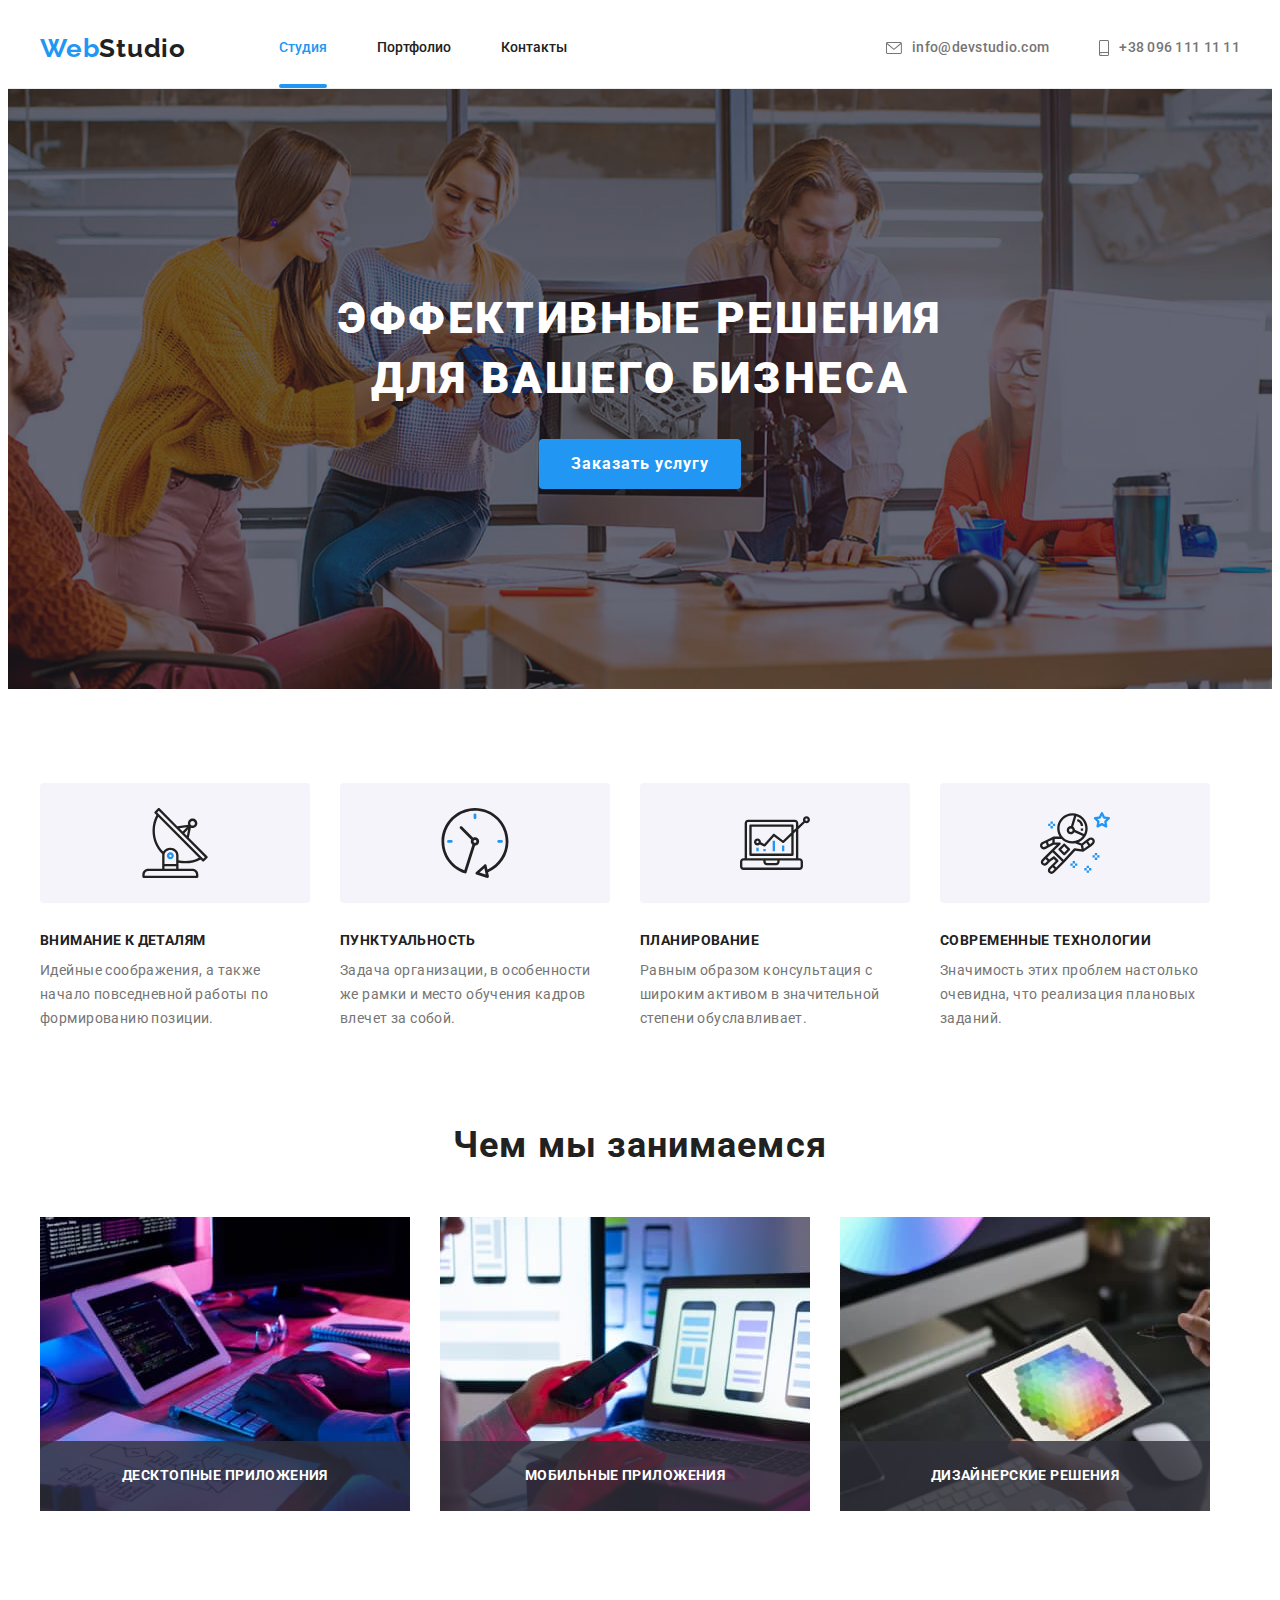
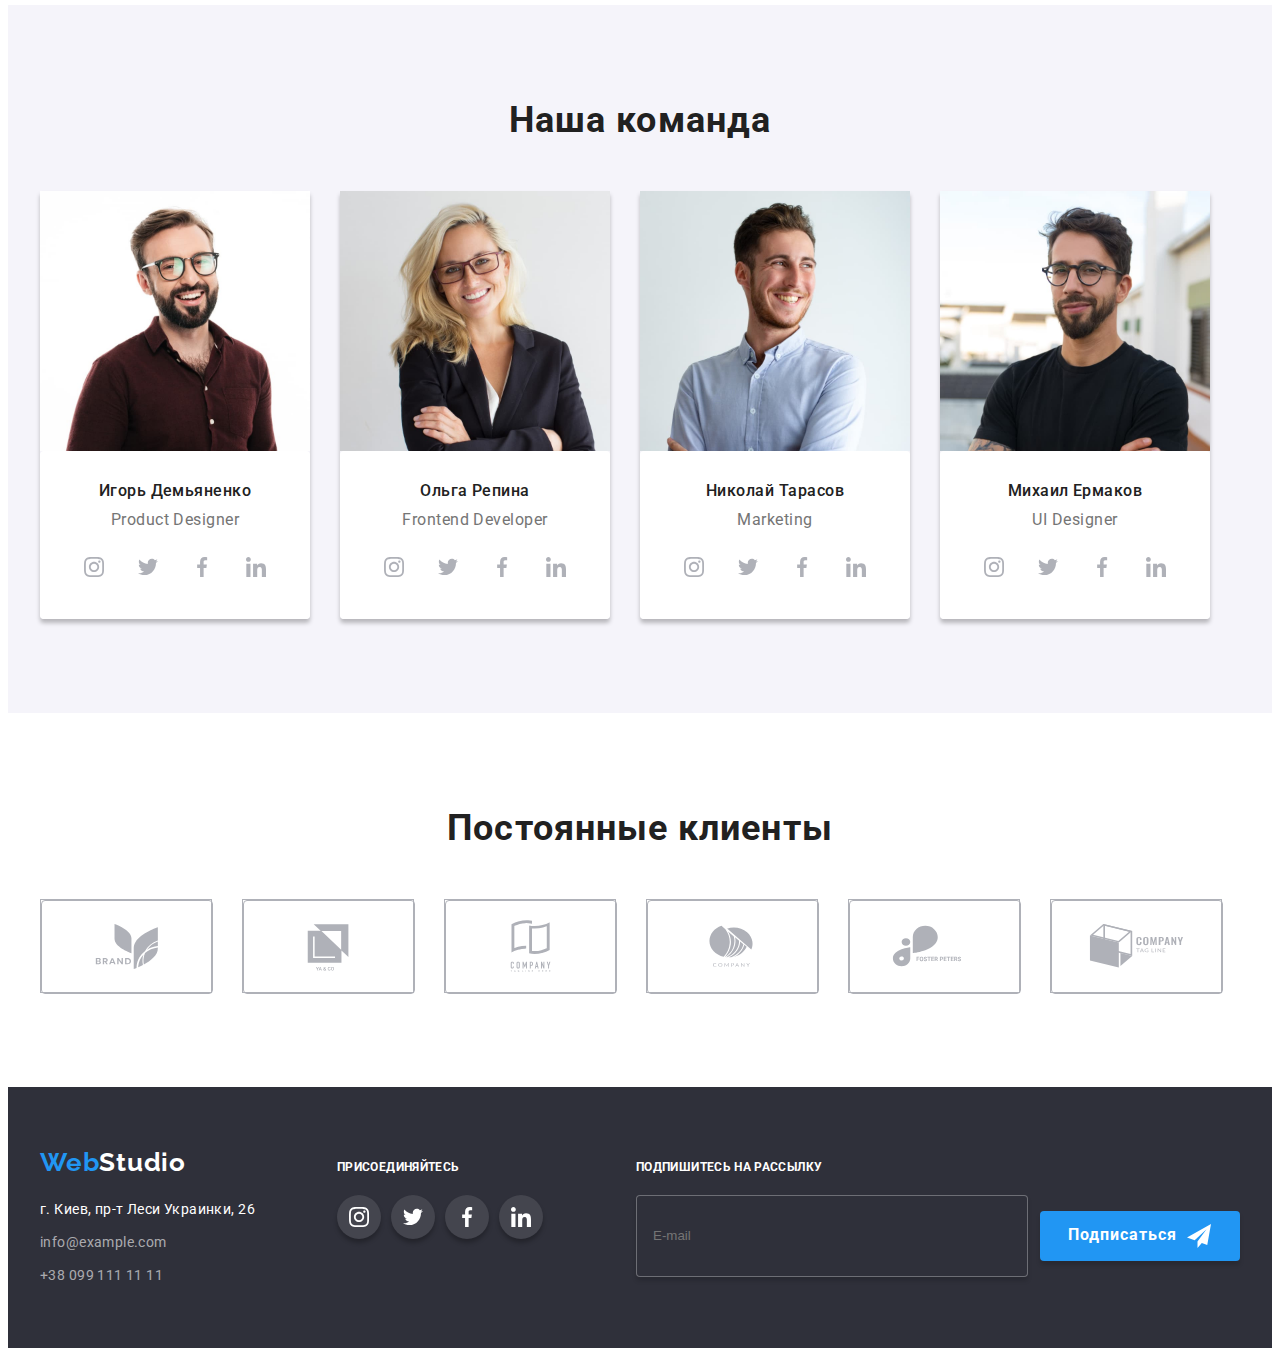
==== index.html @ 15089f83 "first push" ====
<!DOCTYPE html>
<html lang="ru">
  <head>
    <meta charset="UTF-8" />
    <meta http-equiv="X-UA-Compatible" content="IE=edge" />
    <meta name="viewport" content="width=device-width, initial-scale=1.0" />

    <title>Portfolio</title>
    <link rel="preconnect" href="https://fonts.googleapis.com" />
    <link rel="preconnect" href="https://fonts.gstatic.com" crossorigin />
    <link
      href="https://fonts.googleapis.com/css2?family=Raleway:wght@700&family=Roboto:wght@400;500;700;900&display=swap"
      rel="stylesheet"
    />
    <link
      rel="stylesheet"
      href="https://cdnjs.cloudflare.com/ajax/libs/modern-normalize/1.1.0/modern-normalize.min.css"
      integrity="sha512-wpPYUAdjBVSE4KJnH1VR1HeZfpl1ub8YT/NKx4PuQ5NmX2tKuGu6U/JRp5y+Y8XG2tV+wKQpNHVUX03MfMFn9Q=="
      crossorigin="anonymous"
      referrerpolicy="no-referrer"
    />
    <!-- <link rel="stylesheet" href="./css/styles.css" /> -->
    <link rel="stylesheet" href="./css/main.css" />
  </head>
  <body>
    <header class="header">
      <div class="container header-container">
        <nav class="header-nav">
          <a href="/" class="header-logo">
            Web<span class="header-logo-logo">Studio</span>
          </a>
          <ul class="header-list">
            <li>
              <a href="./index.html" class="header-link current">Студия</a>
            </li>
            <li>
              <a href="./portfolio.html" class="header-link"> Портфолио</a>
            </li>
            <li><a href="" class="header-link">Контакты</a></li>
          </ul>
        </nav>
        <ul class="header-contacts">
          <li class="header-item">
            <a href="mailto:info@devstudio.com" class="contact mail">
              <svg class="mail-icon">
                <use href="./images/sprite.svg#icon-mail-icon"></use>
              </svg>
              info@devstudio.com</a
            >
          </li>
          <li class="header-item">
            <a href="tel:+380961111111" class="contact tel">
              <svg class="tel-icon">
                <use href="./images/sprite.svg#icon-smartphone"></use>
              </svg>
              +38 096 111 11 11</a
            >
          </li>
        </ul>
      </div>
    </header>

    <!-- Блок Эффективные решения для вашего бизнеса-->
    <main>
      <section class="banner">
        <div class="container">
          <h1 class="banner-title">Эффективные решения для вашего бизнеса</h1>
          <button type="button" class="banner-btn" data-modal-open>
            Заказать услугу
          </button>
        </div>
      </section>

      <!-- Наши преимущества-->
      <section class="section">
        <div class="container">
          <h2 class="visually-hidden">Наши преимущества</h2>
          <ul class="benefits-item">
            <li class="benefits-list">
              <div class="benefits-icon">
                <svg width="70" height="70">
                  <use href="./images/sprite.svg#icon-antenna"></use>
                </svg>
              </div>
              <h3 class="benefits-title">Внимание к деталям</h3>
              <p class="benefits-text">
                Идейные соображения, а также начало повседневной работы по
                формированию позиции.
              </p>
            </li>
            <li class="benefits-list">
              <div class="benefits-icon">
                <svg width="70" height="70">
                  <use href="./images/sprite.svg#icon-clock"></use>
                </svg>
              </div>
              <h3 class="benefits-title">Пунктуальность</h3>
              <p class="benefits-text">
                Задача организации, в особенности же рамки и место обучения
                кадров влечет за собой.
              </p>
            </li>
            <li class="benefits-list">
              <div class="benefits-icon">
                <svg width="70" height="70">
                  <use href="./images/sprite.svg#icon-diagram"></use>
                </svg>
              </div>
              <h3 class="benefits-title">Планирование</h3>
              <p class="benefits-text">
                Равным образом консультация с широким активом в значительной
                степени обуславливает.
              </p>
            </li>
            <li class="benefits-list">
              <div class="benefits-icon">
                <svg width="70" height="70">
                  <use href="./images/sprite.svg#icon-astronaut"></use>
                </svg>
              </div>
              <h3 class="benefits-title">Современные технологии</h3>
              <p class="benefits-text">
                Значимость этих проблем настолько очевидна, что реализация
                плановых заданий.
              </p>
            </li>
          </ul>
        </div>
      </section>
      <section class="section biz">
        <div class="container">
          <h2 class="biz-title">Чем мы занимаемся</h2>
          <ul class="biz-item">
            <li class="biz-img">
              <img src="./images/img-1.jpg" width="370" alt="клавиатура" />
              <p class="biz-cover-text">ДЕСКТОПНЫЕ ПРИЛОЖЕНИЯ</p>
            </li>
            <li class="biz-img">
              <img src="./images/img-2.jpg" width="370" alt="телефон" />
              <p class="biz-cover-text">МОБИЛЬНЫЕ ПРИЛОЖЕНИЯ</p>
            </li>
            <li class="biz-img">
              <img src="./images/img-3.jpg" width="370" alt="планшет" />
              <p class="biz-cover-text">ДИЗАЙНЕРСКИЕ РЕШЕНИЯ</p>
            </li>
          </ul>
        </div>
      </section>
      <section class="section team">
        <div class="container">
          <h2 class="team-title">Наша команда</h2>
          <ul class="team-item">
            <li class="team-img">
              <div class="team-text">
                <img
                  src="./images/img-igor.jpg"
                  width="270"
                  alt="Игорь Демьяненко"
                />
                <div class="team-inside">
                  <h3 class="team-name">Игорь Демьяненко</h3>
                  <p class="team-prof">Product Designer</p>
                  <ul class="team-soc-list">
                    <li class="team-soc-item">
                      <a href="" class="team-soc-link">
                        <svg class="team-soc-icon" width="20" height="20">
                          <use href="./images/sprite.svg#icon-instagram"></use>
                        </svg>
                      </a>
                    </li>
                    <li class="team-soc-item">
                      <a href="" class="team-soc-link">
                        <svg class="team-soc-icon" width="20" height="20">
                          <use
                            href="./images/sprite.svg#icon-twitter"
                          ></use></svg
                      ></a>
                    </li>
                    <li class="team-soc-item">
                      <a href="" class="team-soc-link">
                        <svg class="team-soc-icon" width="20" height="20">
                          <use href="./images/sprite.svg#icon-facebook"></use>
                        </svg>
                      </a>
                    </li>
                    <li class="team-soc-item">
                      <a href="" class="team-soc-link">
                        <svg class="team-soc-icon" width="20" height="20">
                          <use href="./images/sprite.svg#icon-linkedin"></use>
                        </svg>
                      </a>
                    </li>
                  </ul>
                </div>
              </div>
            </li>

            <li class="team-img">
              <div class="team-text">
                <img
                  src="./images/img-olga.jpg"
                  width="270"
                  alt="Ольга Репина"
                />
                <div class="team-inside">
                  <h3 class="team-name">Ольга Репина</h3>
                  <p class="team-prof">Frontend Developer</p>
                  <ul class="team-soc-list">
                    <li class="team-soc-item">
                      <a href="" class="team-soc-link">
                        <svg class="team-soc-icon" width="20" height="20">
                          <use href="./images/sprite.svg#icon-instagram"></use>
                        </svg>
                      </a>
                    </li>
                    <li class="team-soc-item">
                      <a href="" class="team-soc-link">
                        <svg class="team-soc-icon" width="20" height="20">
                          <use
                            href="./images/sprite.svg#icon-twitter"
                          ></use></svg
                      ></a>
                    </li>
                    <li class="team-soc-item">
                      <a href="" class="team-soc-link">
                        <svg class="team-soc-icon" width="20" height="20">
                          <use href="./images/sprite.svg#icon-facebook"></use>
                        </svg>
                      </a>
                    </li>
                    <li class="team-soc-item">
                      <a href="" class="team-soc-link">
                        <svg class="team-soc-icon" width="20" height="20">
                          <use href="./images/sprite.svg#icon-linkedin"></use>
                        </svg>
                      </a>
                    </li>
                  </ul>
                </div>
              </div>
            </li>
            <li class="team-img">
              <div class="team-text">
                <img
                  src="./images/img-nik.jpg"
                  width="270"
                  alt="Николай Тарасов"
                />
                <div class="team-inside">
                  <h3 class="team-name">Николай Тарасов</h3>
                  <p class="team-prof">Marketing</p>
                  <ul class="team-soc-list">
                    <li class="team-soc-item">
                      <a href="" class="team-soc-link">
                        <svg class="team-soc-icon" width="20" height="20">
                          <use href="./images/sprite.svg#icon-instagram"></use>
                        </svg>
                      </a>
                    </li>
                    <li class="team-soc-item">
                      <a href="" class="team-soc-link">
                        <svg class="team-soc-icon" width="20" height="20">
                          <use
                            href="./images/sprite.svg#icon-twitter"
                          ></use></svg
                      ></a>
                    </li>
                    <li class="team-soc-item">
                      <a href="" class="team-soc-link">
                        <svg class="team-soc-icon" width="20" height="20">
                          <use href="./images/sprite.svg#icon-facebook"></use>
                        </svg>
                      </a>
                    </li>
                    <li class="team-soc-item">
                      <a href="" class="team-soc-link">
                        <svg class="team-soc-icon" width="20" height="20">
                          <use href="./images/sprite.svg#icon-linkedin"></use>
                        </svg>
                      </a>
                    </li>
                  </ul>
                </div>
              </div>
            </li>
            <li class="team-img">
              <div class="team-text">
                <img
                  src="./images/img-mih.jpg"
                  width="270"
                  alt="Михаил Ермаков"
                />
                <div class="team-inside">
                  <h3 class="team-name">Михаил Ермаков</h3>
                  <p class="team-prof">UI Designer</p>
                  <ul class="team-soc-list">
                    <li class="team-soc-item">
                      <a href="" class="team-soc-link">
                        <svg class="team-soc-icon" width="20" height="20">
                          <use href="./images/sprite.svg#icon-instagram"></use>
                        </svg>
                      </a>
                    </li>
                    <li class="team-soc-item">
                      <a href="" class="team-soc-link">
                        <svg class="team-soc-icon" width="20" height="20">
                          <use
                            href="./images/sprite.svg#icon-twitter"
                          ></use></svg
                      ></a>
                    </li>
                    <li class="team-soc-item">
                      <a href="" class="team-soc-link">
                        <svg class="team-soc-icon" width="20" height="20">
                          <use href="./images/sprite.svg#icon-facebook"></use>
                        </svg>
                      </a>
                    </li>
                    <li class="team-soc-item">
                      <a href="" class="team-soc-link">
                        <svg class="team-soc-icon" width="20" height="20">
                          <use href="./images/sprite.svg#icon-linkedin"></use>
                        </svg>
                      </a>
                    </li>
                  </ul>
                </div>
              </div>
            </li>
          </ul>
        </div>
      </section>
      <!----------------Постоянные клиенты------------------->
      <section class="section">
        <div class="container">
          <h2 class="clients">Постоянные клиенты</h2>
          <ul class="clients-logo-list">
            <li class="clients-icon-elements">
              <a href="" class="icon-link">
                <svg class="clients-icon-item" width="106" height="60">
                  <use href="./images/sprite.svg#icon-Logo-five"></use>
                </svg>
              </a>
            </li>
            <li class="clients-icon-elements">
              <a href="" class="icon-link">
                <svg class="clients-icon-item" width="106" height="60">
                  <use href="./images/sprite.svg#icon-Logo-one"></use>
                </svg>
              </a>
            </li>
            <li class="clients-icon-elements">
              <a href="" class="icon-link">
                <svg class="clients-icon-item" width="106" height="60">
                  <use href="./images/sprite.svg#icon-Logo-two"></use>
                </svg>
              </a>
            </li>
            <li class="clients-icon-elements">
              <a href="" class="icon-link">
                <svg class="clients-icon-item" width="106" height="60">
                  <use href="./images/sprite.svg#icon-Logo-three"></use>
                </svg>
              </a>
            </li>
            <li class="clients-icon-elements">
              <a href="" class="icon-link">
                <svg class="clients-icon-item" width="106" height="60">
                  <use href="./images/sprite.svg#icon-Logo-four"></use>
                </svg>
              </a>
            </li>
            <li class="clients-icon-elements">
              <a href="" class="icon-link">
                <svg class="clients-icon-item" width="106" height="60">
                  <use href="./images/sprite.svg#icon-Logo-six"></use>
                </svg>
              </a>
            </li>
          </ul>
        </div>
      </section>
    </main>

    <!--------------------FOOTER--------------------->
    <footer class="footer">
      <div class="container footer-flex-cont">
        <div class="footer-cont">
          <a href="/" class="footer-logo">
            <p>Web<span class="footer-logo-logo">Studio</span></p>
          </a>
          <address class="footer-address">
            <ul class="footer-list">
              <li class="footer-item">
                <a
                  href="https://goo.gl/maps/CMXkun6qxGQYR8TdA"
                  class="footer-item"
                  >г. Киев, пр-т Леси Украинки, 26</a
                >
              </li>
              <li class="footer-item">
                <a href="mailto:info@example.com" class="footer-mail"
                  >info@example.com</a
                >
              </li>
              <li class="footer-item">
                <a href="tel:+380991111111" class="footer-tel"
                  >+38 099 111 11 11</a
                >
              </li>
            </ul>
          </address>
        </div>
        <div class="footer-soc">
          <p class="footer-text-add">ПРИСОЕДИНЯЙТЕСЬ</p>
          <ul class="footer-soc-list">
            <li class="footer-soc-item">
              <a href="" class="footer-soc-link">
                <svg class="footer-soc-icon" width="20" height="20">
                  <use href="./images/sprite.svg#icon-instagram"></use>
                </svg>
              </a>
            </li>
            <li class="footer-soc-item">
              <a href="" class="footer-soc-link">
                <svg class="footer-soc-icon" width="20" height="20">
                  <use href="./images/sprite.svg#icon-twitter"></use></svg
              ></a>
            </li>
            <li class="footer-soc-item">
              <a href="" class="footer-soc-link">
                <svg class="footer-soc-icon" width="20" height="20">
                  <use href="./images/sprite.svg#icon-facebook"></use>
                </svg>
              </a>
            </li>
            <li class="footer-soc-item">
              <a href="" class="footer-soc-link">
                <svg class="footer-soc-icon" width="20" height="20">
                  <use href="./images/sprite.svg#icon-linkedin"></use>
                </svg>
              </a>
            </li>
          </ul>
        </div>
        <div>
          <p class="footer-text-add">ПОДПИШИТЕСЬ НА РАССЫЛКУ</p>
          <form class="footer-form">
            <label for="footer-subs" class="footer-form-label"></label>
            <input
              type="email"
              class="footer-input"
              name="footer-subs"
              placeholder="E-mail"
              id="footer-subs"
            />
            <button type="submit" class="footer-btn-subscribe">
              Подписаться
              <svg class="footer-icon" width="24" height="24">
                <use href="./images/sprite.svg#icon-icon"></use>
              </svg>
            </button>
          </form>
        </div>
      </div>
    </footer>
    <div class="backdrop is-hidden" data-modal>
      <div class="modal">
        <button type="button" class="modal-close-btn" data-modal-close>
          <svg class="" width="18" height="18">
            <use href="./images/sprite.svg#icon-close-black"></use>
          </svg>
        </button>
        <p class="title-modal">Оставьте свои данные, мы вам перезвоним</p>
        <form>
          <label class="modal-label" for="user-name">Имя</label>
          <div class="modal-input-wrap">
            <input
              type="name"
              class="modal-input"
              name="user-name"
              id="user-name"
            />
            <svg class="input-icon" width="18" height="18">
              <use href="./images/sprite.svg#icon-person"></use>
            </svg>
          </div>

          <label class="modal-label" for="user-tel">Телефон </label>
          <div class="modal-input-wrap">
            <input
              type="tel"
              class="modal-input"
              name="user-tel"
              id="user-tel"
            />
            <svg class="input-icon" width="18" height="18">
              <use href="./images/sprite.svg#icon-phone"></use>
            </svg>
          </div>

          <label class="modal-label" for="user-email">Почта</label>
          <div class="modal-input-wrap">
            <input
              type="email"
              class="modal-input"
              name="user-email"
              id="user-email"
            />
            <svg class="input-icon" width="18" height="18">
              <use href="./images/sprite.svg#icon-email"></use>
            </svg>
          </div>

          <label class="modal-label"
            >Комментарий
            <textarea
              name="user-comments"
              id="user-comments"
              placeholder="Введите текст"
              class="modal-text"
            ></textarea>
          </label>
          <div class="modal-field">
            <input
              type="checkbox"
              class="input-chek is-hidden"
              id="input-chek"
              name="policy"
              value="policy"
            />
            <label class="check-text" for="input-chek">
              <span class="check-text-span">
                <svg class="icon-check" width="11" height="8">
                  <use href="./images/sprite.svg#icon-check"></use>
                </svg>
              </span>
              Соглашаюсь с рассылкой и принимаю &nbsp
              <a href="" class="check-policy"> Условия договора</a>
            </label>
          </div>
          <button type="submit" class="modal-btn-send">Отправить</button>
        </form>
      </div>
    </div>
    <script src="./js/modal.js"></script>
  </body>
</html>
---- css/styles.css ----
:root {
  --header-color: #212121;
  --title-color: #212121;
  --text-color: #757575;
  --footer-first-color: #ffffff;
  --footer-second-color: rgba(255, 255, 255, 0.6);
  --btn-color: #212121;
  --accent-color: #2196f3;
  --banner-color: #ffffff;
  --icon-fill-color: #757575;
  --transition-duration: 250ms;
  --transition-timing-function: cubic-bezier(0.4, 0, 0.2, 1);
}
body {
  font-family: "Roboto", sans-serif;
}
ul {
  margin: 0;
  padding: 0;
  list-style: none;
}
p,
h1,
h2,
h3,
h4,
h5,
h6 {
  margin: 0;
}

button {
  cursor: pointer;
}
img {
  display: block;
  max-width: 100%;
  height: auto;
}

/*---------------Header---------------*/
.container {
  width: 1200px;
  padding-left: 15px;
  padding-right: 15px;
  margin-left: auto;
  margin-right: auto;
}
.section {
  padding-top: 94px;
  padding-bottom: 94px;
}
.header {
  border-bottom: 1px solid #ececec;
}
.header-container {
  display: flex;
  align-items: center;
}
.header-nav {
  display: flex;
  align-items: center;
}
.header-logo {
  font-family: "Raleway";
  font-weight: 700;
  font-size: 26px;
  line-height: 1.19;
  letter-spacing: 0.03em;
  text-decoration: none;
  margin-right: 93px;
  color: var(--accent-color);
  transition-duration: var(--transition-duration);
  transition-timing-function: var(--transition-timing-function);
}
.header-logo-logo {
  color: var(--header-color);
}
.header-logo:hover,
.header-logo:focus {
  color: var(--accent-color);
}
.header-logo-link {
  color: var(--accent-color);
}

.header-list {
  display: flex;
  align-items: center;
  margin-left: auto;
}

.header-list li {
  margin-right: 50px;
}
.header-list li:last-child {
  margin-right: 0px;
}

.header-link {
  display: block;
  font-weight: 500;
  font-size: 14px;
  line-height: 1.14;
  padding: 32px 0px;
  color: var(--header-color);
  transition: color var(--transition-duration) var(--transition-timing-function);
  /* transition-duration: var(--transition-duration);
  transition-timing-function: var(--transition-timing-function);
  transition-property: color; */
  position: relative;
}
.header-link {
  text-decoration: none;
}
.header-link:hover,
.header-link:focus {
  color: var(--accent-color);
}
.current {
  color: var(--accent-color);
}
.current::after {
  content: "";
  position: absolute;
  width: 100%;
  height: 4px;
  bottom: 0px;
  background-color: var(--accent-color);
  border-radius: 2px;
  display: block;
}
.contact {
  font-weight: 500;
  font-size: 14px;
  line-height: 1.14;
  letter-spacing: 0.02em;
  color: var(--text-color);
  text-decoration: none;
  fill: currentColor;
}

.header-contacts {
  display: flex;
  justify-content: center;
  align-items: center;
  margin-left: auto;
}
.header-contacts .header-item + .header-item {
  margin-left: 50px;
}
.contact.mail {
  display: flex;
  justify-content: center;
  align-items: center;
  color: var(--text-color);
  transition: fill var(--transition-duration) var(--transition-timing-function);
}

.contact.mail:hover,
.contact.mail:focus {
  color: var(--accent-color);
}
.contact.mail:hover .mail-icon {
  fill: var(--accent-color);
}
.contact.mail:focus .mail-icon {
  fill: var(--accent-color);
}
.mail-icon {
  height: 12px;
  width: 16px;
  margin-right: 10px;
  fill: currentColor;
  transition: color var(--transition-duration) var(--transition-timing-function);
}
.contact.tel {
  display: flex;
  justify-content: center;
  align-items: center;
  color: var(--text-color);
  transition: fill var(--transition-duration) var(--transition-timing-function);
}
.contact.tel:hover,
.contact.tel:focus {
  color: var(--accent-color);
}
.contact.tel:hover .tel-icon {
  color: var(--accent-color);
}
.contact.tel:focus .tel-icon {
  color: var(--accent-color);
}
.tel-icon {
  height: 16px;
  width: 10px;
  margin-right: 10px;
  fill: currentColor;
  transition: fill var(--transition-duration) var(--transition-timing-function);
}

/*-----------------PAGE1--------------*/
/*-----------------Banner--------------*/
.banner {
  padding-top: 200px;
  padding-bottom: 200px;
  margin-left: auto;
  margin-right: auto;
  max-width: 1600px;
  background-color: #2f303a;
  background-image: linear-gradient(
      rgba(47, 48, 58, 0.4),
      rgba(47, 48, 58, 0.4)
    ),
    url(../images/banner.png);
  background-repeat: no-repeat;
  background-size: cover;
  background-position: center;
}

.banner-title {
  width: 696px;
  font-weight: 900;
  font-size: 44px;
  line-height: 1.36;
  text-align: center;
  letter-spacing: 0.06em;
  text-transform: uppercase;
  margin-left: auto;
  margin-right: auto;
  color: var(--banner-color);
}

.banner-btn {
  display: block;
  align-items: center;
  margin-right: auto;
  margin-left: auto;
  margin-top: 30px;
  font-family: inherit;
  border-radius: 4px;
  border: none;
  background-color: var(--accent-color);
  font-weight: 700;
  font-size: 16px;
  line-height: 1.88;
  padding: 10px 32px;
  width: max-content;
  text-align: center;
  letter-spacing: 0.06em;
  cursor: pointer;

  color: var(--banner-color);
}

/*-----------------Benefits--------------*/
.visually-hidden {
  position: absolute;
  width: 1px;
  height: 1px;
  margin: -1px;
  border: 0;
  padding: 0;
  white-space: nowrap;
  clip-path: inset(100%);
  clip: rect(0 0 0 0);
  overflow: hidden;
}
.benefits-item {
  display: flex;
}
.benefits-list {
  width: 270px;
  margin-right: 30px;
}
.benefits-icon {
  display: flex;
  justify-content: center;
  align-items: center;
  width: 270px;
  height: 120px;
  border-radius: 4px;
  margin-bottom: 30px;
  background-color: #f5f4fa;
}
.benefits-item :last-child {
  margin-right: 0px;
}
.benefits-title {
  font-weight: 700;
  font-size: 14px;
  line-height: 1.14;
  letter-spacing: 0.03em;
  text-transform: uppercase;
  margin-bottom: 10px;
  color: var(--title-color);
}
.benefits-text {
  font-size: 14px;
  line-height: 1.71;
  letter-spacing: 0.03em;

  color: var(--text-color);
}

/*-----------------BIZ--------------*/
.section.biz {
  padding-top: 0px;
}
.biz-title {
  font-weight: 700;
  font-size: 36px;
  line-height: 1.17;
  text-align: center;
  letter-spacing: 0.03em;
  margin-bottom: 50px;

  color: var(--title-color);
}

.biz-item {
  display: flex;

  margin-bottom: 0px;
  margin-top: 0px;
  padding-left: 0px;
}

.biz-img {
  /* flex-basis: calc((100%-60px) / 3); */
  width: calc(100% / 3 - 30px)
  position: relative;
}

.biz-img:not(:last-child) {
  margin-right: 30px;
}

.biz-cover-text {
  position: absolute;
  font-weight: 700;
  font-size: 14px;
  line-height: 1.14;
  bottom: 0;
  color: #ffffff;
  background-color: rgba(47, 48, 58, 0.8);
  height: 70px;
  width: 370px;
  letter-spacing: 0.03em;
  display: flex;
  align-items: center;
  justify-content: center;
}

/*-----------------TEAM--------------*/
.team {
  background-color: #f5f4fa;
}

.team-title {
  font-weight: 700;
  font-size: 36px;
  line-height: 1.17;
  text-align: center;
  letter-spacing: 0.03em;
  margin-bottom: 50px;
  color: var(--title-color);
}
.team-item {
  display: flex;
}
.team-item :last-child {
  margin-right: 0px;
}

.team-img {
  margin-right: 30px;
  border-radius: 4px;
}
.team-text {
  border-radius: 0px 0px 4px 4px;
  box-shadow: 0px 4px 4px 0px rgba(0 0 0 / 25%);
}
.team-inside {
  background-color: #ffffff;
  padding: 30px 0px;
  border-radius: 4px;
}
.team-name {
  font-weight: 500;
  font-size: 16px;
  line-height: 1.19;
  text-align: center;
  letter-spacing: 0.03em;
  margin-bottom: 10px;
  color: var(--title-color);
}
.team-prof {
  font-weight: 400;
  font-size: 16px;
  line-height: 1.19;
  text-align: center;
  margin-bottom: 16px;
  letter-spacing: 0.03em;
  color: var(--text-color);
}
.team-soc-list {
  display: flex;
  justify-content: center;
}
.team-soc-item {
  margin-right: 10px;
}
.team-soc-link {
  height: 44px;
  width: 44px;
  border-radius: 50%;
  display: flex;
  justify-content: center;
  align-items: center;
  transition-property: background-color, fill;
  transition-duration: var(--transition-duration);
  transition-timing-function: var(--transition-timing-function);
}
.team-soc-link:hover,
.team-soc-link:focus {
  background-color: var(--accent-color);
}
.team-soc-link:hover .team-soc-icon {
  fill: #ffffff;
}
.team-soc-link:focus .team-soc-icon {
  fill: #ffffff;
}
.team-soc-icon {
  fill: #afb1b8;
  transition: fill var(--transition-duration) var(--transition-timing-function);
}

/*------------------CLIENTS-------------------*/
.clients {
  font-weight: 700;
  font-size: 36px;
  line-height: 1.17;
  text-align: center;
  letter-spacing: 0.03em;
  margin-bottom: 50px;
  color: var(--title-color);
}
.clients-logo-list {
  display: flex;
}
.clients-icon-elements {
  align-items: center;
  width: 170px;
  height: 92px;
  margin-right: 30px;

  border: 1px solid rgba(175, 177, 184, 1);
}
.clients-icon-elements:last-child {
  margin-right: 0px;
}

.icon-link {
  display: flex;
  justify-content: center;
  align-items: center;
  width: 100%;
  height: 100%;
  border: 1px solid rgba(175, 177, 184, 1);
  border-radius: 4px;
  fill: #afb1b8;
  transition: border-color var(--transition-duration)
    var(--transition-timing-function);
}
.clients-icon-item {
  transition: fill var(--transition-duration) var(--transition-timing-function);
}
.icon-link:hover .clients-icon-item,
.icon-link:focus .clients-icon-item {
  fill: var(--accent-color);
}
.icon-link:hover,
.icon-link:focus {
  border-color: var(--accent-color);
}

/*------------------FOOTER-------------------*/

.footer {
  background-color: #2f303a;
  padding-top: 60px;
  padding-bottom: 60px;
}
.footer-flex-cont {
  display: flex;
  align-items: baseline;
}
.footer-cont {
  flex-grow: 1;
  margin-right: 70px;
}
.footer-logo {
  font-family: "Raleway";
  font-style: normal;
  font-weight: 700;
  font-size: 26px;
  line-height: 1.19;
  letter-spacing: 0.03em;
  margin-bottom: 20px;
  color: #2196f3;
}
.footer-logo-logo {
  color: #ffffff;
}
.footer-logo {
  text-decoration: none;
}
.footer-address {
  margin-top: 20px;
}
/* .footer-list {
  margin-top: 20px;
} */
.footer-item {
  font-style: normal;
  font-size: 14px;
  line-height: 1.71;
  letter-spacing: 0.03em;
  margin-bottom: 9px;
  color: var(--footer-first-color);
  text-decoration: none;
  transition: color var(--transition-duration) var(--transition-timing-function);
}
.footer-list li:last-child {
  margin-bottom: 0px;
}
.footer-item:hover,
.footer-item:focus {
  color: var(--accent-color);
}
.footer-mail {
  font-style: normal;
  font-size: 14px;
  line-height: 1.71;
  letter-spacing: 0.03em;
  color: var(--footer-second-color);
  text-decoration: none;
  transition: color var(--transition-duration) var(--transition-timing-function);
}
.footer-mail:hover,
.footer-mail:focus {
  color: var(--accent-color);
}

.footer-tel {
  font-style: normal;
  font-size: 14px;
  line-height: 1.71;
  letter-spacing: 0.03em;
  color: var(--footer-second-color);
  text-decoration: none;
  transition: color var(--transition-duration) var(--transition-timing-function);
}
.footer-tel:hover,
.footer-tel:focus {
  color: var(--accent-color);
}

.footer-list.link {
  text-decoration: none;
}
.footer-soc {
  margin-right: 93px;
}
.footer-soc-list {
  display: flex;
}
.footer-soc-item {
  margin-right: 10px;
}
.footer-soc-item:last-child {
  margin-right: 0px;
}
.footer-text-add {
  font-weight: 700;
  font-size: 12px;
  line-height: 1.14;
  letter-spacing: 0.03em;
  text-transform: uppercase;
  margin-bottom: 20px;
  color: var(--footer-first-color);
}
.footer-soc-link {
  display: flex;
  justify-content: center;
  align-items: center;
  height: 44px;
  width: 44px;
  border-radius: 50%;
  fill: var(--footer-first-color);
  background-color: rgba(255, 255, 255, 0.1);
  box-shadow: 0px 4px 4px 0px rgba(0, 0, 0, 0.25);
  transition: background-color var(--transition-duration)
    var(--transition-timing-function);
}
.footer-soc-link:hover,
.footer-soc-link:focus {
  background-color: var(--accent-color);
}
.footer-soc-icon {
  fill: #ffffff;
  transition: fill var(--transition-duration) var(--transition-timing-function);
}

.footer-form {
  display: flex;
  align-items: center;
  justify-content: center;
}

.footer-form-label {
  /* display: block; */
  align-items: center;
  justify-content: center;
  margin-bottom: 20px;
  font-weight: 700;
  font-size: 12px;
  line-height: 1.14;
  letter-spacing: 0.03em;
  text-transform: uppercase;
  color: var(--footer-first-color);
}

.footer-input {
  /* display: flex; */
  align-items: center;
  /* margin-right: 12px; */
  padding: 15px 16px;
  width: 358px;
  height: 50px;
  color: rgba(255, 255, 255, 0.6);
  border: 1px solid rgba(255, 255, 255, 0.3);
  box-shadow: 0px 4px 4px 0px rgba(0, 0, 0, 0.15);
  border-radius: 4px;
  background-color: #2f303a;
  outline: none;
  transition-duration: var(--transition-duration);
  transition-timing-function: var(--transition-timing-function);
}

.footer-input:focus {
  box-shadow: 0px 4px 4px 0px rgba(0, 0, 0, 0.15);
}
.footer-btn-subscribe {
  display: inline-flex;
  align-items: center;
  width: 200px;
  height: 50px;
  /* margin-right: 10px; */
  margin-left: 12px;
  font-family: inherit;
  border-radius: 4px;
  border: none;
  background-color: var(--accent-color);
  font-weight: 700;
  font-size: 16px;
  line-height: 1.88;
  padding: 10px 28px;
  text-align: center;
  letter-spacing: 0.06em;
  cursor: pointer;
  color: var(--banner-color);
  box-shadow: 0px 4px 4px rgba(0, 0, 0, 0.15);
  transition-property: background-color;
  transition-duration: var(--transition-duration);
  transition-timing-function: var(--transition-timing-function);
}

.footer-icon {
  margin-left: 10px;
  fill: var(--footer-first-color);
}

/*-----------------PAGE2--------------*/
/*-----------------HERO--------------*/
/*-----------------FILTERS------*/

.filters {
  display: flex;
  justify-content: center;
}

.filters {
  font-weight: 500;
  font-size: 16px;
  line-height: 1.62;
  text-align: center;
  letter-spacing: 0.03em;
  margin-right: auto;
  margin-bottom: 50px;
  color: #212121;
}
.flt-btn {
  display: block;
  align-items: center;
  margin: 0px 8px 0px 0px;
}
.filters li:last-child {
  margin-right: 0px;
}
.filters-btn {
  font-family: inherit;
  font-weight: 500;
  font-size: 16px;
  line-height: 1.62;
  text-align: center;
  letter-spacing: 0.03em;
  cursor: pointer;
  border-radius: 4px;
  border: none;
  padding: 6px 22px;
  width: max-content;
  background-color: #f5f4fa;
  transition-property: color, background-color, box-shadow;
  transition-duration: var(--transition-duration);
  transition-timing-function: var(--transition-timing-function);
}
.filters-btn:not(:last-child) {
  margin-left: 8px;
}
.filters-btn:hover,
.filters-btn:focus {
  background-color: var(--accent-color);
  color: var(--footer-first-color);
}
.filters-btn:hover,
.filters-btn:focus {
  box-shadow: 0px 4px 4px 0px rgba(0, 0, 0, 0.25);
}
/*-----------------MAIN------------------*/
.image-list {
  display: flex;
  flex-wrap: wrap;
}
.image-list li:nth-child(n + 7) {
  margin-bottom: 2px;
}
.projects-img {
  margin-right: 30px;
  margin-bottom: 30px;
}
.projects-img:nth-child(3n) {
  margin-right: 0px;
}

.image-list {
  display: flex;
  flex-wrap: wrap;
}
.image-list li:nth-child(n + 7) {
  margin-bottom: 2px;
}
.projects-top-wrap {
  position: relative;
  overflow: hidden;
}

.projects-img {
  margin-right: 30px;
  margin-bottom: 30px;
}
.projects-img:nth-child(3n) {
  margin-right: 0px;
}
.projects-top-text {
  position: absolute;
  top: 0;
  font-size: 18px;
  line-height: 1.56;
  padding: 63px 24px;
  color: #ffffff;
  background-color: rgba(33, 150, 243, 0.9);
  transform: translateY(100%);
  transition: background-color var(--transition-duration)
    var(--transition-timing-function);
}

.projects-text {
  padding: 20px 24px;
  border-right: 1px solid #eeeeee;
  border-bottom: 1px solid #eeeeee;
  border-left: 1px solid #eeeeee;
}
.text-item {
  font-weight: 700;
  font-size: 18px;
  line-height: 2;
  letter-spacing: 0.06em;
  margin-bottom: 4px;
  color: var(--title-color);
}
.text-item-desk {
  font-size: 16px;
  line-height: 1.88;
  letter-spacing: 0.03em;
  color: var(--text-color);
}
.projects-link {
  display: block;
  text-decoration: none;
  transition-property: box-shadow;
  transition-duration: var(--transition-duration);
  transition-timing-function: var(--transition-timing-function);
}
.projects-link:hover .projects-top-text {
  transform: translateY(0%);
}
.projects-link:focus .projects-top-text {
  transform: translateY(0%);
}
.projects-link:hover,
.projects-link:focus {
  box-shadow: 0px 1px 1px 0px rgba(0, 0, 0, 0.12),
    0px 4px 4px 0px rgba(0, 0, 0, 0.06), 1px 4px 6px 0px rgba(0, 0, 0, 0.16);
}

/*-----------------BACKDROP------------------*/
.backdrop {
  width: 100%;
  height: 100%;
  position: fixed;
  top: 0;
  background-color: rgba(0, 0, 0, 0.25);
  transition: opacity 500ms, visibility 500ms;
}
.backdrop.is-hidden .modal {
  transform: rotate(-100deg);
}
/*-----------------MODAL------------------*/
.modal {
  width: 528px;
  height: 581px;
  background-color: #ffffff;
  border-radius: 4px;
  position: absolute;
  top: 50%;
  left: 50%;
  padding: 40px;
  transform: translate(-50%, -50%);
  transition: transform 500ms;
}
.modal-close-btn {
  position: absolute;
  top: 8px;
  right: 8px;
  width: 30px;
  height: 30px;
  border-radius: 50%;
  border: 1px solid rgba(0, 0, 0, 10%);
  background-color: transparent;
  display: flex;
  align-items: center;
  justify-content: center;
  fill: #000000;
  transition-duration: var(--transition-duration);
  transition-timing-function: var(--transition-timing-function);
}
.modal-close-btn:hover,
.modal-close-btn:focus {
  box-shadow: 0px 4px 4px 0px rgba(0, 0, 0, 0.25);
  fill: var(--accent-color);
}
.is-hidden {
  appearance: none;
  position: absolute;
}
.title-modal {
  font-weight: 700;
  font-size: 20px;
  line-height: 1.15;
  text-align: center;
  letter-spacing: 0.03em;
  margin-bottom: 12px;
  color: var(--title-color);
}
.modal-input {
  width: 100%;
  height: 40px;
  border: 1px solid rgba(33, 33, 33, 0.2);
  border-radius: 4px;
  outline: none;
  padding-left: 42px;
  padding-top: 4px;
  /* margin-top: 4px; */
  transition-property: border-color;
  transition-duration: var(--transition-duration);
  transition-timing-function: var(--transition-timing-function);
}
.modal-input:focus,
.modal-input:hover {
  border-color: var(--accent-color);
}
.modal-input:focus + .input-icon,
.modal-input:hover + .input-icon {
  fill: var(--accent-color);
}
/* .modal-input:focus + .input-icon,
.modal-input:hover + .input-icon {
  transform: translateY(-20px);
} */
.modal-input-wrap {
  position: relative;
  margin-bottom: 10px;
}
.input-icon {
  position: absolute;
  left: 12px;
  top: 50%;
  transform: translateY(-50%);
  transition-property: fill;
  transition-duration: var(--transition-duration);
  transition-timing-function: var(--transition-timing-function);
}

.modal-label {
  display: block;
  font-size: 12px;
  letter-spacing: 0.01em;
  margin-bottom: 4px;
  color: var(--text-color);
}

.modal-label:last-of-type {
  margin-bottom: 20px;
}
.modal-text {
  display: block;
  width: 448px;
  height: 120px;
  padding: 12px 16px;
  border: 1px solid rgba(33, 33, 33, 0.2);
  border-radius: 4px;
  font-size: 12px;
  letter-spacing: 0.01em;
  resize: none;
  outline: none;
  margin-top: 4px;
  /* margin-bottom: 20px; */
}
.modal-text:focus {
  border-color: var(--accent-color);
}

/*-----------------CHECKBOX------------------*/

.check-text {
  justify-content: center;
  font-size: 14px;
  line-height: 1.71;
  display: flex;
  align-items: center;
  color: var(--text-color);
}
.is-hidden {
  opacity: 0;
  pointer-events: none;
  visibility: hidden;
}

.input-chek:checked + .check-text span {
  background-color: var(--accent-color);
  border: transparent;
}

.input-chek:focus + .check-text .check-text-span {
  border-color: #212121;
  box-shadow: 0px 2px 1px 0px rgba(0, 0, 0, 0.2),
    0px 1px 1px 0px rgba(0, 0, 0, 0.14);
}
.input-chek:checked + .check-text .icon-check {
  fill: #ffffff;
}
.check-text-span {
  width: 16px;
  height: 15px;
  border: 2px solid #212121;
  box-shadow: 0px 4px 4px 0px rgba(0, 0, 0, 0.25);
  margin-right: 7px;
  display: flex;
  align-items: center;
  justify-content: center;
}
.icon-check {
  fill: transparent;
}
/* .check-text::before {
  content: "";
  width: 16px;
  height: 15px;
  border: 2px solid #212121;
  margin-right: 7px;
} */

.check-policy {
  color: var(--accent-color);
}
.modal-btn-send {
  display: block;
  align-items: center;
  margin-right: auto;
  margin-left: auto;
  margin-top: 30px;
  font-family: inherit;
  border-radius: 4px;
  border: none;
  background-color: var(--accent-color);
  font-weight: 700;
  font-size: 16px;
  line-height: 1.88;
  padding: 10px 32px;
  width: max-content;
  text-align: center;
  letter-spacing: 0.06em;
  cursor: pointer;
  box-shadow: 0px 4px 4px 0px rgba(0, 0, 0, 0.25);
  color: var(--banner-color);
}
---- css/main.css ----
:root {
  --header-color: #212121;
  --title-color: #212121;
  --text-color: #757575;
  --footer-first-color: #ffffff;
  --footer-second-color: rgba(255, 255, 255, 0.6);
  --btn-color: #212121;
  --accent-color: #2196f3;
  --banner-color: #ffffff;
  --icon-fill-color: #757575;
  --transition-duration: 250ms;
  --transition-timing-function: cubic-bezier(0.4, 0, 0.2, 1);
}

body {
  font-family: "Roboto", sans-serif;
}

ul {
  margin: 0;
  padding: 0;
  list-style: none;
}

p,
h1,
h2,
h3,
h4,
h5,
h6 {
  margin: 0;
}

button {
  cursor: pointer;
}

img {
  display: block;
  max-width: 100%;
  height: auto;
}

.container {
  width: 1200px;
  padding-left: 15px;
  padding-right: 15px;
  margin-left: auto;
  margin-right: auto;
}

.section {
  padding-top: 94px;
  padding-bottom: 94px;
}

.header {
  border-bottom: 1px solid #ececec;
}

.header-container {
  display: flex;
  align-items: center;
}

.header-nav {
  display: flex;
  align-items: center;
}

.header-logo {
  font-family: "Raleway";
  font-weight: 700;
  font-size: 26px;
  line-height: 1.19;
  letter-spacing: 0.03em;
  text-decoration: none;
  margin-right: 93px;
  color: var(--accent-color);
  transition-duration: var(--transition-duration);
  transition-timing-function: var(--transition-timing-function);
}

.header-logo-logo {
  color: var(--header-color);
}

.header-logo:hover,
.header-logo:focus {
  color: var(--accent-color);
}

.header-logo-link {
  color: var(--accent-color);
}

.header-list {
  display: flex;
  align-items: center;
  margin-left: auto;
}

.header-list li {
  margin-right: 50px;
}

.header-list li:last-child {
  margin-right: 0px;
}

.header-link {
  display: block;
  font-weight: 500;
  font-size: 14px;
  line-height: 1.14;
  padding: 32px 0px;
  color: var(--header-color);
  transition: color var(--transition-duration) var(--transition-timing-function);
  /* transition-duration: var(--transition-duration);
  transition-timing-function: var(--transition-timing-function);
  transition-property: color; */
  position: relative;
}

.header-link {
  text-decoration: none;
}

.header-link:hover,
.header-link:focus {
  color: var(--accent-color);
}

.current {
  color: var(--accent-color);
}

.current::after {
  content: "";
  position: absolute;
  width: 100%;
  height: 4px;
  bottom: 0px;
  background-color: var(--accent-color);
  border-radius: 2px;
  display: block;
}

.contact {
  font-weight: 500;
  font-size: 14px;
  line-height: 1.14;
  letter-spacing: 0.02em;
  color: var(--text-color);
  text-decoration: none;
  fill: currentColor;
}

.header-contacts {
  display: flex;
  justify-content: center;
  align-items: center;
  margin-left: auto;
}

.header-contacts .header-item + .header-item {
  margin-left: 50px;
}

.contact.mail {
  display: flex;
  justify-content: center;
  align-items: center;
  color: var(--text-color);
  transition: fill var(--transition-duration) var(--transition-timing-function);
}

.contact.mail:hover,
.contact.mail:focus {
  color: var(--accent-color);
}

.contact.mail:hover .mail-icon {
  fill: var(--accent-color);
}

.contact.mail:focus .mail-icon {
  fill: var(--accent-color);
}

.mail-icon {
  height: 12px;
  width: 16px;
  margin-right: 10px;
  fill: currentColor;
  transition: color var(--transition-duration) var(--transition-timing-function);
}

.contact.tel {
  display: flex;
  justify-content: center;
  align-items: center;
  color: var(--text-color);
  transition: fill var(--transition-duration) var(--transition-timing-function);
}

.contact.tel:hover,
.contact.tel:focus {
  color: var(--accent-color);
}

.contact.tel:hover .tel-icon {
  color: var(--accent-color);
}

.contact.tel:focus .tel-icon {
  color: var(--accent-color);
}

.tel-icon {
  height: 16px;
  width: 10px;
  margin-right: 10px;
  fill: currentColor;
  transition: fill var(--transition-duration) var(--transition-timing-function);
}

.banner {
  padding-top: 200px;
  padding-bottom: 200px;
  margin-left: auto;
  margin-right: auto;
  max-width: 1600px;
  background-color: #2f303a;
  background-image: linear-gradient(rgba(47, 48, 58, 0.4), rgba(47, 48, 58, 0.4)), url(../images/banner.png);
  background-repeat: no-repeat;
  background-size: cover;
  background-position: center;
}

.banner-title {
  width: 696px;
  font-weight: 900;
  font-size: 44px;
  line-height: 1.36;
  text-align: center;
  letter-spacing: 0.06em;
  text-transform: uppercase;
  margin-left: auto;
  margin-right: auto;
  color: var(--banner-color);
}

.banner-btn {
  display: block;
  align-items: center;
  margin-right: auto;
  margin-left: auto;
  margin-top: 30px;
  font-family: inherit;
  border-radius: 4px;
  border: none;
  background-color: var(--accent-color);
  font-weight: 700;
  font-size: 16px;
  line-height: 1.88;
  padding: 10px 32px;
  width: max-content;
  text-align: center;
  letter-spacing: 0.06em;
  cursor: pointer;
  color: var(--banner-color);
}

.visually-hidden {
  position: absolute;
  width: 1px;
  height: 1px;
  margin: -1px;
  border: 0;
  padding: 0;
  white-space: nowrap;
  clip-path: inset(100%);
  clip: rect(0 0 0 0);
  overflow: hidden;
}

.benefits-item {
  display: flex;
}

.benefits-list {
  width: 270px;
  margin-right: 30px;
}

.benefits-icon {
  display: flex;
  justify-content: center;
  align-items: center;
  width: 270px;
  height: 120px;
  border-radius: 4px;
  margin-bottom: 30px;
  background-color: #f5f4fa;
}

.benefits-item :last-child {
  margin-right: 0px;
}

.benefits-title {
  font-weight: 700;
  font-size: 14px;
  line-height: 1.14;
  letter-spacing: 0.03em;
  text-transform: uppercase;
  margin-bottom: 10px;
  color: var(--title-color);
}

.benefits-text {
  font-size: 14px;
  line-height: 1.71;
  letter-spacing: 0.03em;
  color: var(--text-color);
}

.section.biz {
  padding-top: 0px;
}

.biz-title {
  font-weight: 700;
  font-size: 36px;
  line-height: 1.17;
  text-align: center;
  letter-spacing: 0.03em;
  margin-bottom: 50px;
  color: var(--title-color);
}

.biz-item {
  display: flex;
  margin-bottom: 0px;
  margin-top: 0px;
  padding-left: 0px;
}

.biz-img {
  width: 370px;
  /* width: calc(100% / 3 - 30px) */
  position: relative;
}

.biz-img:not(:last-child) {
  margin-right: 30px;
}

.biz-cover-text {
  position: absolute;
  font-weight: 700;
  font-size: 14px;
  line-height: 1.14;
  bottom: 0;
  color: #ffffff;
  background-color: rgba(47, 48, 58, 0.8);
  height: 70px;
  width: 370px;
  letter-spacing: 0.03em;
  display: flex;
  align-items: center;
  justify-content: center;
}

.team {
  background-color: #f5f4fa;
}

.team-title {
  font-weight: 700;
  font-size: 36px;
  line-height: 1.17;
  text-align: center;
  letter-spacing: 0.03em;
  margin-bottom: 50px;
  color: var(--title-color);
}

.team-item {
  display: flex;
}

.team-item :last-child {
  margin-right: 0px;
}

.team-img {
  margin-right: 30px;
  border-radius: 4px;
}

.team-text {
  border-radius: 0px 0px 4px 4px;
  box-shadow: 0px 4px 4px 0px rgba(0, 0, 0, 0.25);
}

.team-inside {
  background-color: #ffffff;
  padding: 30px 0px;
  border-radius: 4px;
}

.team-name {
  font-weight: 500;
  font-size: 16px;
  line-height: 1.19;
  text-align: center;
  letter-spacing: 0.03em;
  margin-bottom: 10px;
  color: var(--title-color);
}

.team-prof {
  font-weight: 400;
  font-size: 16px;
  line-height: 1.19;
  text-align: center;
  margin-bottom: 16px;
  letter-spacing: 0.03em;
  color: var(--text-color);
}

.team-soc-list {
  display: flex;
  justify-content: center;
}

.team-soc-item {
  margin-right: 10px;
}

.team-soc-link {
  height: 44px;
  width: 44px;
  border-radius: 50%;
  display: flex;
  justify-content: center;
  align-items: center;
  transition-property: background-color, fill;
  transition-duration: var(--transition-duration);
  transition-timing-function: var(--transition-timing-function);
}

.team-soc-link:hover,
.team-soc-link:focus {
  background-color: var(--accent-color);
}

.team-soc-link:hover .team-soc-icon {
  fill: #ffffff;
}

.team-soc-link:focus .team-soc-icon {
  fill: #ffffff;
}

.team-soc-icon {
  fill: #afb1b8;
  transition: fill var(--transition-duration) var(--transition-timing-function);
}

.clients {
  font-weight: 700;
  font-size: 36px;
  line-height: 1.17;
  text-align: center;
  letter-spacing: 0.03em;
  margin-bottom: 50px;
  color: var(--title-color);
}

.clients-logo-list {
  display: flex;
}

.clients-icon-elements {
  align-items: center;
  width: 170px;
  height: 92px;
  margin-right: 30px;
  border: 1px solid rgb(175, 177, 184);
}

.clients-icon-elements:last-child {
  margin-right: 0px;
}

.icon-link {
  display: flex;
  justify-content: center;
  align-items: center;
  width: 100%;
  height: 100%;
  border: 1px solid rgb(175, 177, 184);
  border-radius: 4px;
  fill: #afb1b8;
  transition: border-color var(--transition-duration) var(--transition-timing-function);
}

.clients-icon-item {
  transition: fill var(--transition-duration) var(--transition-timing-function);
}

.icon-link:hover .clients-icon-item,
.icon-link:focus .clients-icon-item {
  fill: var(--accent-color);
}

.icon-link:hover,
.icon-link:focus {
  border-color: var(--accent-color);
}

.footer {
  background-color: #2f303a;
  padding-top: 60px;
  padding-bottom: 60px;
}

.footer-flex-cont {
  display: flex;
  align-items: baseline;
}

.footer-cont {
  flex-grow: 1;
  margin-right: 70px;
}

.footer-logo {
  font-family: "Raleway";
  font-style: normal;
  font-weight: 700;
  font-size: 26px;
  line-height: 1.19;
  letter-spacing: 0.03em;
  margin-bottom: 20px;
  color: #2196f3;
}

.footer-logo-logo {
  color: #ffffff;
}

.footer-logo {
  text-decoration: none;
}

.footer-address {
  margin-top: 20px;
}

/* .footer-list {
  margin-top: 20px;
} */
.footer-item {
  font-style: normal;
  font-size: 14px;
  line-height: 1.71;
  letter-spacing: 0.03em;
  margin-bottom: 9px;
  color: var(--footer-first-color);
  text-decoration: none;
  transition: color var(--transition-duration) var(--transition-timing-function);
}

.footer-list li:last-child {
  margin-bottom: 0px;
}

.footer-item:hover,
.footer-item:focus {
  color: var(--accent-color);
}

.footer-mail {
  font-style: normal;
  font-size: 14px;
  line-height: 1.71;
  letter-spacing: 0.03em;
  color: var(--footer-second-color);
  text-decoration: none;
  transition: color var(--transition-duration) var(--transition-timing-function);
}

.footer-mail:hover,
.footer-mail:focus {
  color: var(--accent-color);
}

.footer-tel {
  font-style: normal;
  font-size: 14px;
  line-height: 1.71;
  letter-spacing: 0.03em;
  color: var(--footer-second-color);
  text-decoration: none;
  transition: color var(--transition-duration) var(--transition-timing-function);
}

.footer-tel:hover,
.footer-tel:focus {
  color: var(--accent-color);
}

.footer-list.link {
  text-decoration: none;
}

.footer-soc {
  margin-right: 93px;
}

.footer-soc-list {
  display: flex;
}

.footer-soc-item {
  margin-right: 10px;
}

.footer-soc-item:last-child {
  margin-right: 0px;
}

.footer-text-add {
  font-weight: 700;
  font-size: 12px;
  line-height: 1.14;
  letter-spacing: 0.03em;
  text-transform: uppercase;
  margin-bottom: 20px;
  color: var(--footer-first-color);
}

.footer-soc-link {
  display: flex;
  justify-content: center;
  align-items: center;
  height: 44px;
  width: 44px;
  border-radius: 50%;
  fill: var(--footer-first-color);
  background-color: rgba(255, 255, 255, 0.1);
  box-shadow: 0px 4px 4px 0px rgba(0, 0, 0, 0.25);
  transition: background-color var(--transition-duration) var(--transition-timing-function);
}

.footer-soc-link:hover,
.footer-soc-link:focus {
  background-color: var(--accent-color);
}

.footer-soc-icon {
  fill: #ffffff;
  transition: fill var(--transition-duration) var(--transition-timing-function);
}

.footer-form {
  display: flex;
  align-items: center;
  justify-content: center;
}

.footer-form-label {
  /* display: block; */
  align-items: center;
  justify-content: center;
  margin-bottom: 20px;
  font-weight: 700;
  font-size: 12px;
  line-height: 1.14;
  letter-spacing: 0.03em;
  text-transform: uppercase;
  color: var(--footer-first-color);
}

.footer-input {
  /* display: flex; */
  align-items: center;
  /* margin-right: 12px; */
  padding: 15px 16px;
  width: 358px;
  height: 50px;
  color: rgba(255, 255, 255, 0.6);
  border: 1px solid rgba(255, 255, 255, 0.3);
  box-shadow: 0px 4px 4px 0px rgba(0, 0, 0, 0.15);
  border-radius: 4px;
  background-color: #2f303a;
  outline: none;
  transition-duration: var(--transition-duration);
  transition-timing-function: var(--transition-timing-function);
}

.footer-input:focus {
  box-shadow: 0px 4px 4px 0px rgba(0, 0, 0, 0.15);
}

.footer-btn-subscribe {
  display: inline-flex;
  align-items: center;
  width: 200px;
  height: 50px;
  /* margin-right: 10px; */
  margin-left: 12px;
  font-family: inherit;
  border-radius: 4px;
  border: none;
  background-color: var(--accent-color);
  font-weight: 700;
  font-size: 16px;
  line-height: 1.88;
  padding: 10px 28px;
  text-align: center;
  letter-spacing: 0.06em;
  cursor: pointer;
  color: var(--banner-color);
  box-shadow: 0px 4px 4px rgba(0, 0, 0, 0.15);
  transition-property: background-color;
  transition-duration: var(--transition-duration);
  transition-timing-function: var(--transition-timing-function);
}

.footer-icon {
  margin-left: 10px;
  fill: var(--footer-first-color);
}

.filters {
  display: flex;
  justify-content: center;
}

.filters {
  font-weight: 500;
  font-size: 16px;
  line-height: 1.62;
  text-align: center;
  letter-spacing: 0.03em;
  margin-right: auto;
  margin-bottom: 50px;
  color: #212121;
}

.flt-btn {
  display: block;
  align-items: center;
  margin: 0px 8px 0px 0px;
}

.filters li:last-child {
  margin-right: 0px;
}

.filters-btn {
  font-family: inherit;
  font-weight: 500;
  font-size: 16px;
  line-height: 1.62;
  text-align: center;
  letter-spacing: 0.03em;
  cursor: pointer;
  border-radius: 4px;
  border: none;
  padding: 6px 22px;
  width: max-content;
  background-color: #f5f4fa;
  transition-property: color, background-color, box-shadow;
  transition-duration: var(--transition-duration);
  transition-timing-function: var(--transition-timing-function);
}

.filters-btn:not(:last-child) {
  margin-left: 8px;
}

.filters-btn:hover,
.filters-btn:focus {
  background-color: var(--accent-color);
  color: var(--footer-first-color);
}

.filters-btn:hover,
.filters-btn:focus {
  box-shadow: 0px 4px 4px 0px rgba(0, 0, 0, 0.25);
}

.image-list {
  display: flex;
  flex-wrap: wrap;
}

.image-list li:nth-child(n+7) {
  margin-bottom: 2px;
}

.projects-img {
  margin-right: 30px;
  margin-bottom: 30px;
}

.projects-img:nth-child(3n) {
  margin-right: 0px;
}

.image-list {
  display: flex;
  flex-wrap: wrap;
}

.image-list li:nth-child(n+7) {
  margin-bottom: 2px;
}

.projects-top-wrap {
  position: relative;
  overflow: hidden;
}

.projects-img {
  margin-right: 30px;
  margin-bottom: 30px;
}

.projects-img:nth-child(3n) {
  margin-right: 0px;
}

.projects-top-text {
  position: absolute;
  top: 0;
  font-size: 18px;
  line-height: 1.56;
  padding: 63px 24px;
  color: #ffffff;
  background-color: rgba(33, 150, 243, 0.9);
  transform: translateY(100%);
  transition: background-color var(--transition-duration) var(--transition-timing-function);
}

.projects-text {
  padding: 20px 24px;
  border-right: 1px solid #eeeeee;
  border-bottom: 1px solid #eeeeee;
  border-left: 1px solid #eeeeee;
}

.text-item {
  font-weight: 700;
  font-size: 18px;
  line-height: 2;
  letter-spacing: 0.06em;
  margin-bottom: 4px;
  color: var(--title-color);
}

.text-item-desk {
  font-size: 16px;
  line-height: 1.88;
  letter-spacing: 0.03em;
  color: var(--text-color);
}

.projects-link {
  display: block;
  text-decoration: none;
  transition-property: box-shadow;
  transition-duration: var(--transition-duration);
  transition-timing-function: var(--transition-timing-function);
}

.projects-link:hover .projects-top-text {
  transform: translateY(0%);
}

.projects-link:focus .projects-top-text {
  transform: translateY(0%);
}

.projects-link:hover,
.projects-link:focus {
  box-shadow: 0px 1px 1px 0px rgba(0, 0, 0, 0.12), 0px 4px 4px 0px rgba(0, 0, 0, 0.06), 1px 4px 6px 0px rgba(0, 0, 0, 0.16);
}

.backdrop {
  width: 100%;
  height: 100%;
  position: fixed;
  top: 0;
  background-color: rgba(0, 0, 0, 0.25);
  transition: opacity 500ms, visibility 500ms;
}

.backdrop.is-hidden .modal {
  transform: rotate(-100deg);
}

.modal {
  width: 528px;
  height: 581px;
  background-color: #ffffff;
  border-radius: 4px;
  position: absolute;
  top: 50%;
  left: 50%;
  padding: 40px;
  transform: translate(-50%, -50%);
  transition: transform 500ms;
}

.modal-close-btn {
  position: absolute;
  top: 8px;
  right: 8px;
  width: 30px;
  height: 30px;
  border-radius: 50%;
  border: 1px solid rgba(0, 0, 0, 0.1);
  background-color: transparent;
  display: flex;
  align-items: center;
  justify-content: center;
  fill: #000000;
  transition-duration: var(--transition-duration);
  transition-timing-function: var(--transition-timing-function);
}

.modal-close-btn:hover,
.modal-close-btn:focus {
  box-shadow: 0px 4px 4px 0px rgba(0, 0, 0, 0.25);
  fill: var(--accent-color);
}

.is-hidden {
  appearance: none;
  position: absolute;
}

.title-modal {
  font-weight: 700;
  font-size: 20px;
  line-height: 1.15;
  text-align: center;
  letter-spacing: 0.03em;
  margin-bottom: 12px;
  color: var(--title-color);
}

.modal-input {
  width: 100%;
  height: 40px;
  border: 1px solid rgba(33, 33, 33, 0.2);
  border-radius: 4px;
  outline: none;
  padding-left: 42px;
  padding-top: 4px;
  /* margin-top: 4px; */
  transition-property: border-color;
  transition-duration: var(--transition-duration);
  transition-timing-function: var(--transition-timing-function);
}

.modal-input:focus,
.modal-input:hover {
  border-color: var(--accent-color);
}

.modal-input:focus + .input-icon,
.modal-input:hover + .input-icon {
  fill: var(--accent-color);
}

/* .modal-input:focus + .input-icon,
.modal-input:hover + .input-icon {
  transform: translateY(-20px);
} */
.modal-input-wrap {
  position: relative;
  margin-bottom: 10px;
}

.input-icon {
  position: absolute;
  left: 12px;
  top: 50%;
  transform: translateY(-50%);
  transition-property: fill;
  transition-duration: var(--transition-duration);
  transition-timing-function: var(--transition-timing-function);
}

.modal-label {
  display: block;
  font-size: 12px;
  letter-spacing: 0.01em;
  margin-bottom: 4px;
  color: var(--text-color);
}

.modal-label:last-of-type {
  margin-bottom: 20px;
}

.modal-text {
  display: block;
  width: 448px;
  height: 120px;
  padding: 12px 16px;
  border: 1px solid rgba(33, 33, 33, 0.2);
  border-radius: 4px;
  font-size: 12px;
  letter-spacing: 0.01em;
  resize: none;
  outline: none;
  margin-top: 4px;
  /* margin-bottom: 20px; */
}

.modal-text:focus {
  border-color: var(--accent-color);
}

.check-text {
  justify-content: center;
  font-size: 14px;
  line-height: 1.71;
  display: flex;
  align-items: center;
  color: var(--text-color);
}

.is-hidden {
  opacity: 0;
  pointer-events: none;
  visibility: hidden;
}

.input-chek:checked + .check-text span {
  background-color: var(--accent-color);
  border: transparent;
}

.input-chek:focus + .check-text .check-text-span {
  border-color: #212121;
  box-shadow: 0px 2px 1px 0px rgba(0, 0, 0, 0.2), 0px 1px 1px 0px rgba(0, 0, 0, 0.14);
}

.input-chek:checked + .check-text .icon-check {
  fill: #ffffff;
}

.check-text-span {
  width: 16px;
  height: 15px;
  border: 2px solid #212121;
  box-shadow: 0px 4px 4px 0px rgba(0, 0, 0, 0.25);
  margin-right: 7px;
  display: flex;
  align-items: center;
  justify-content: center;
}

.icon-check {
  fill: transparent;
}

/* .check-text::before {
  content: "";
  width: 16px;
  height: 15px;
  border: 2px solid #212121;
  margin-right: 7px;
} */
.check-policy {
  color: var(--accent-color);
}

.modal-btn-send {
  display: block;
  align-items: center;
  margin-right: auto;
  margin-left: auto;
  margin-top: 30px;
  font-family: inherit;
  border-radius: 4px;
  border: none;
  background-color: var(--accent-color);
  font-weight: 700;
  font-size: 16px;
  line-height: 1.88;
  padding: 10px 32px;
  width: max-content;
  text-align: center;
  letter-spacing: 0.06em;
  cursor: pointer;
  box-shadow: 0px 4px 4px 0px rgba(0, 0, 0, 0.25);
  color: var(--banner-color);
}/*# sourceMappingURL=main.css.map */
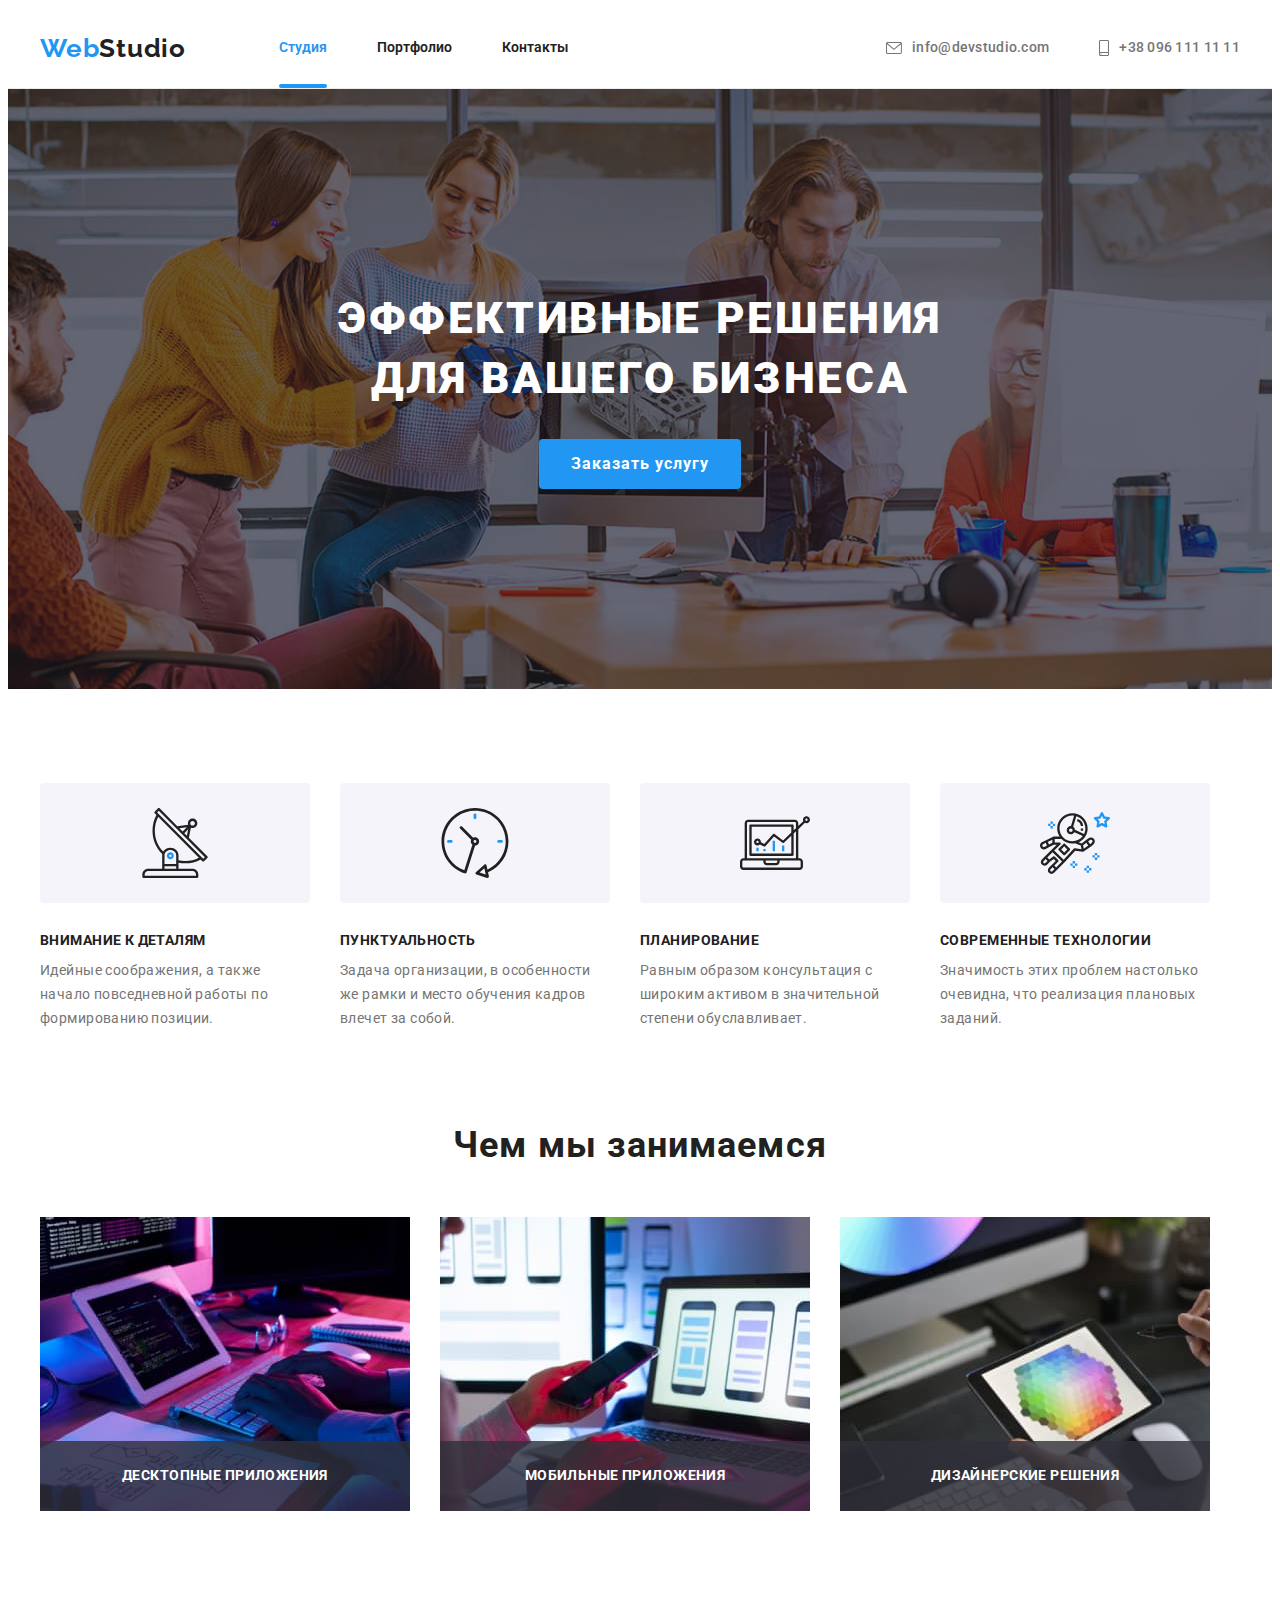
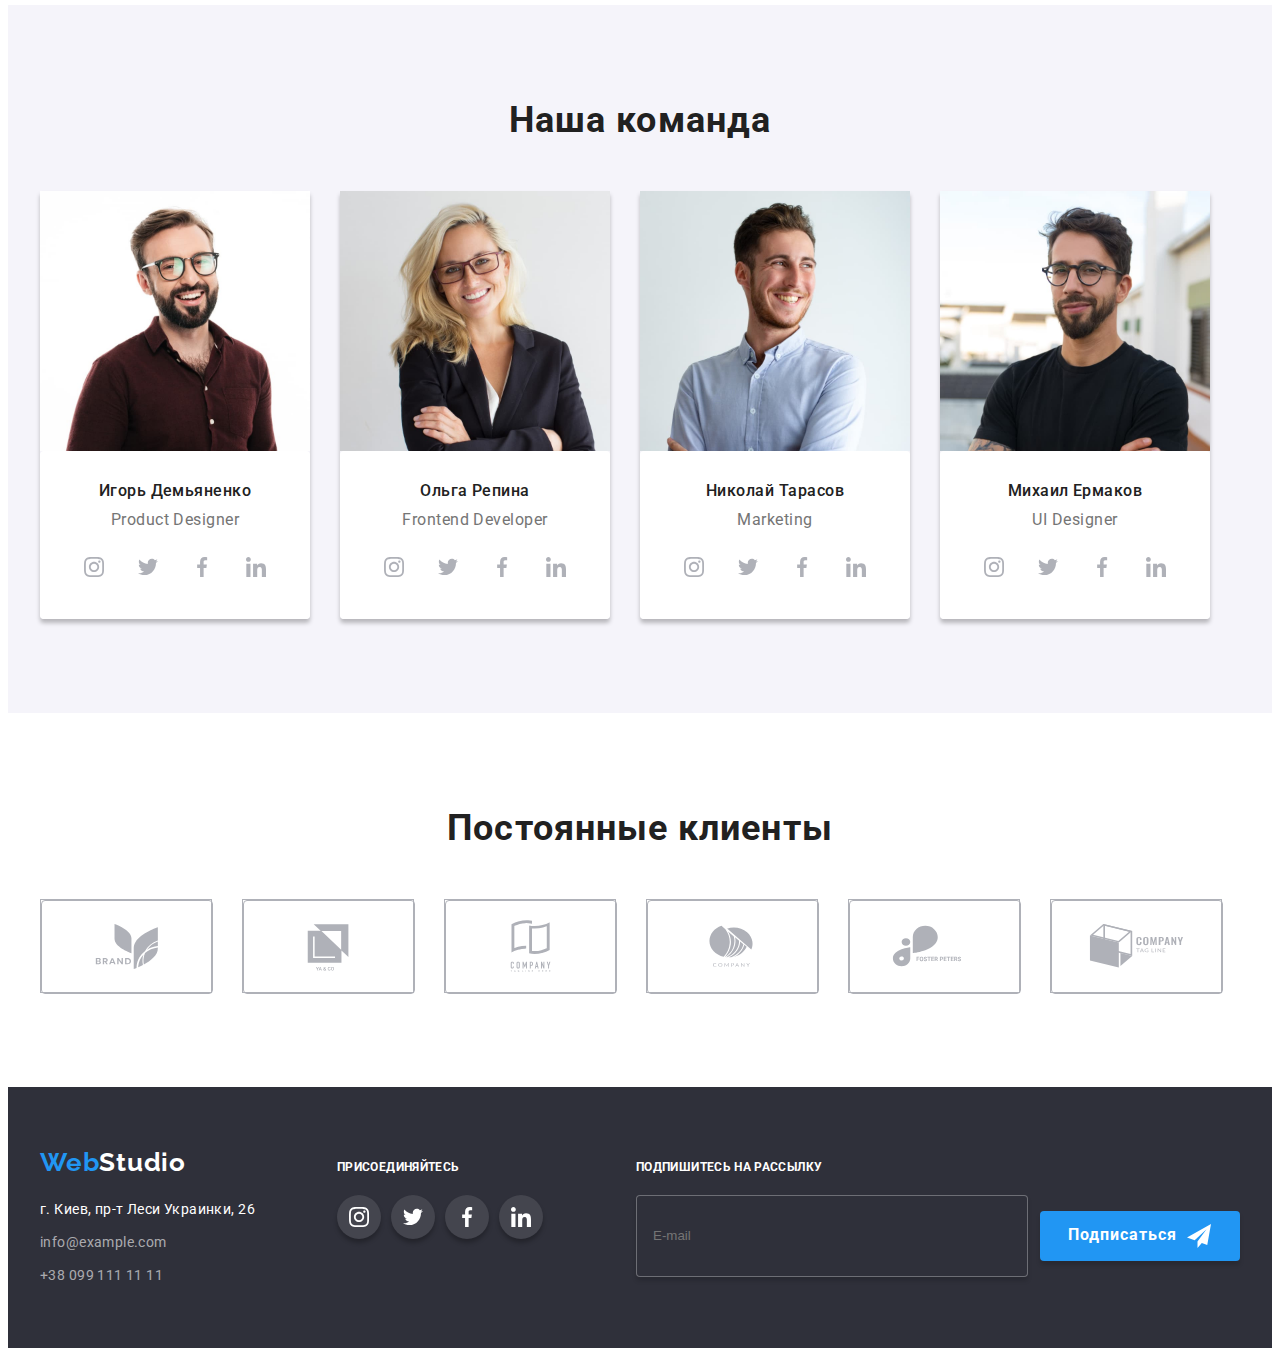
==== commit 01c86698: "push after header BEM" ====
--- a/index.html
+++ b/index.html
@@ -5,7 +5,7 @@
     <meta http-equiv="X-UA-Compatible" content="IE=edge" />
     <meta name="viewport" content="width=device-width, initial-scale=1.0" />
 
-    <title>Portfolio</title>
+    <title>Studio</title>
     <link rel="preconnect" href="https://fonts.googleapis.com" />
     <link rel="preconnect" href="https://fonts.gstatic.com" crossorigin />
     <link
@@ -26,31 +26,41 @@
     <header class="header">
       <div class="container header-container">
         <nav class="header-nav">
-          <a href="/" class="header-logo">
-            Web<span class="header-logo-logo">Studio</span>
+          <a href="/" class="logo">
+            Web<span class="logo_color">Studio</span>
           </a>
-          <ul class="header-list">
+          <ul class="header-list-nav">
             <li>
-              <a href="./index.html" class="header-link current">Студия</a>
+              <a href="./index.html" class="header-list-nav__item current"
+                >Студия</a
+              >
             </li>
             <li>
-              <a href="./portfolio.html" class="header-link"> Портфолио</a>
-            </li>
-            <li><a href="" class="header-link">Контакты</a></li>
+              <a href="./portfolio.html" class="header-list-nav__item">
+                Портфолио</a
+              >
+            </li>
+            <li><a href="" class="header-list-nav__item">Контакты</a></li>
           </ul>
         </nav>
-        <ul class="header-contacts">
-          <li class="header-item">
-            <a href="mailto:info@devstudio.com" class="contact mail">
-              <svg class="mail-icon">
+        <ul class="header-contacts-list">
+          <li class="header-contacts-list__item">
+            <a
+              href="mailto:info@devstudio.com"
+              class="header-contacts-list__link header-contacts-list__link_mail"
+            >
+              <svg class="header-contacts-list__icon_mail">
                 <use href="./images/sprite.svg#icon-mail-icon"></use>
               </svg>
               info@devstudio.com</a
             >
           </li>
-          <li class="header-item">
-            <a href="tel:+380961111111" class="contact tel">
-              <svg class="tel-icon">
+          <li class="header-contacts-list__item">
+            <a
+              href="tel:+380961111111"
+              class="header-contacts-list__link header-contacts-list__link_tel"
+            >
+              <svg class="header-contacts-list__icon_tel">
                 <use href="./images/sprite.svg#icon-smartphone"></use>
               </svg>
               +38 096 111 11 11</a
--- a/css/main.css
+++ b/css/main.css
@@ -69,9 +69,10 @@
   align-items: center;
 }
 
-.header-logo {
+.logo {
   font-family: "Raleway";
   font-weight: 700;
+  font-style: bold;
   font-size: 26px;
   line-height: 1.19;
   letter-spacing: 0.03em;
@@ -82,53 +83,48 @@
   transition-timing-function: var(--transition-timing-function);
 }
 
-.header-logo-logo {
+.logo_color {
   color: var(--header-color);
-}
-
-.header-logo:hover,
-.header-logo:focus {
-  color: var(--accent-color);
 }
 
 .header-logo-link {
   color: var(--accent-color);
 }
 
-.header-list {
+.header-list-nav {
   display: flex;
   align-items: center;
   margin-left: auto;
 }
 
-.header-list li {
+.header-list-nav li {
   margin-right: 50px;
 }
 
-.header-list li:last-child {
+.header-list-nav li:last-child {
   margin-right: 0px;
 }
 
-.header-link {
+.header-list-nav__item {
   display: block;
-  font-weight: 500;
+  font-weight: 600;
   font-size: 14px;
   line-height: 1.14;
   padding: 32px 0px;
   color: var(--header-color);
   transition: color var(--transition-duration) var(--transition-timing-function);
+  position: relative;
   /* transition-duration: var(--transition-duration);
   transition-timing-function: var(--transition-timing-function);
   transition-property: color; */
-  position: relative;
-}
-
-.header-link {
+}
+
+.header-list-nav__item {
   text-decoration: none;
 }
 
-.header-link:hover,
-.header-link:focus {
+.header-list-nav__item:hover,
+.header-list-nav__item:focus {
   color: var(--accent-color);
 }
 
@@ -147,7 +143,7 @@
   display: block;
 }
 
-.contact {
+.header-contacts-list__link {
   font-weight: 500;
   font-size: 14px;
   line-height: 1.14;
@@ -157,18 +153,18 @@
   fill: currentColor;
 }
 
-.header-contacts {
+.header-contacts-list {
   display: flex;
   justify-content: center;
   align-items: center;
   margin-left: auto;
 }
 
-.header-contacts .header-item + .header-item {
+.header-contacts-list .header-contacts-list__item + .header-contacts-list__item {
   margin-left: 50px;
 }
 
-.contact.mail {
+.header-contacts-list__link.header-contacts-list__link_mail {
   display: flex;
   justify-content: center;
   align-items: center;
@@ -176,20 +172,20 @@
   transition: fill var(--transition-duration) var(--transition-timing-function);
 }
 
-.contact.mail:hover,
-.contact.mail:focus {
+.header-contacts-list__link.header-contacts-list__link_mail:hover,
+.header-contacts-list__link.header-contacts-list__link_mail:focus {
   color: var(--accent-color);
 }
 
-.contact.mail:hover .mail-icon {
+.header-contacts-list__link.header-contacts-list__link_mail:hover .header-contacts-list__icon_mail {
   fill: var(--accent-color);
 }
 
-.contact.mail:focus .mail-icon {
+.header-contacts-list__link.header-contacts-list__link_mail:focus .header-contacts-list__icon_mail {
   fill: var(--accent-color);
 }
 
-.mail-icon {
+.header-contacts-list__icon_mail {
   height: 12px;
   width: 16px;
   margin-right: 10px;
@@ -197,7 +193,7 @@
   transition: color var(--transition-duration) var(--transition-timing-function);
 }
 
-.contact.tel {
+.header-contacts-list__link.header-contacts-list__link_tel {
   display: flex;
   justify-content: center;
   align-items: center;
@@ -205,20 +201,20 @@
   transition: fill var(--transition-duration) var(--transition-timing-function);
 }
 
-.contact.tel:hover,
-.contact.tel:focus {
+.header-contacts-list__link.header-contacts-list__link_tel:hover,
+.header-contacts-list__link.header-contacts-list__link_tel:focus {
   color: var(--accent-color);
 }
 
-.contact.tel:hover .tel-icon {
+.header-contacts-list__link.header-contacts-list__link_tel:hover .header-contacts-list__icon_tel {
   color: var(--accent-color);
 }
 
-.contact.tel:focus .tel-icon {
+.header-contacts-list__link.header-contacts-list__link_tel:focus .header-contacts-list__icon_tel {
   color: var(--accent-color);
 }
 
-.tel-icon {
+.header-contacts-list__icon_tel {
   height: 16px;
   width: 10px;
   margin-right: 10px;
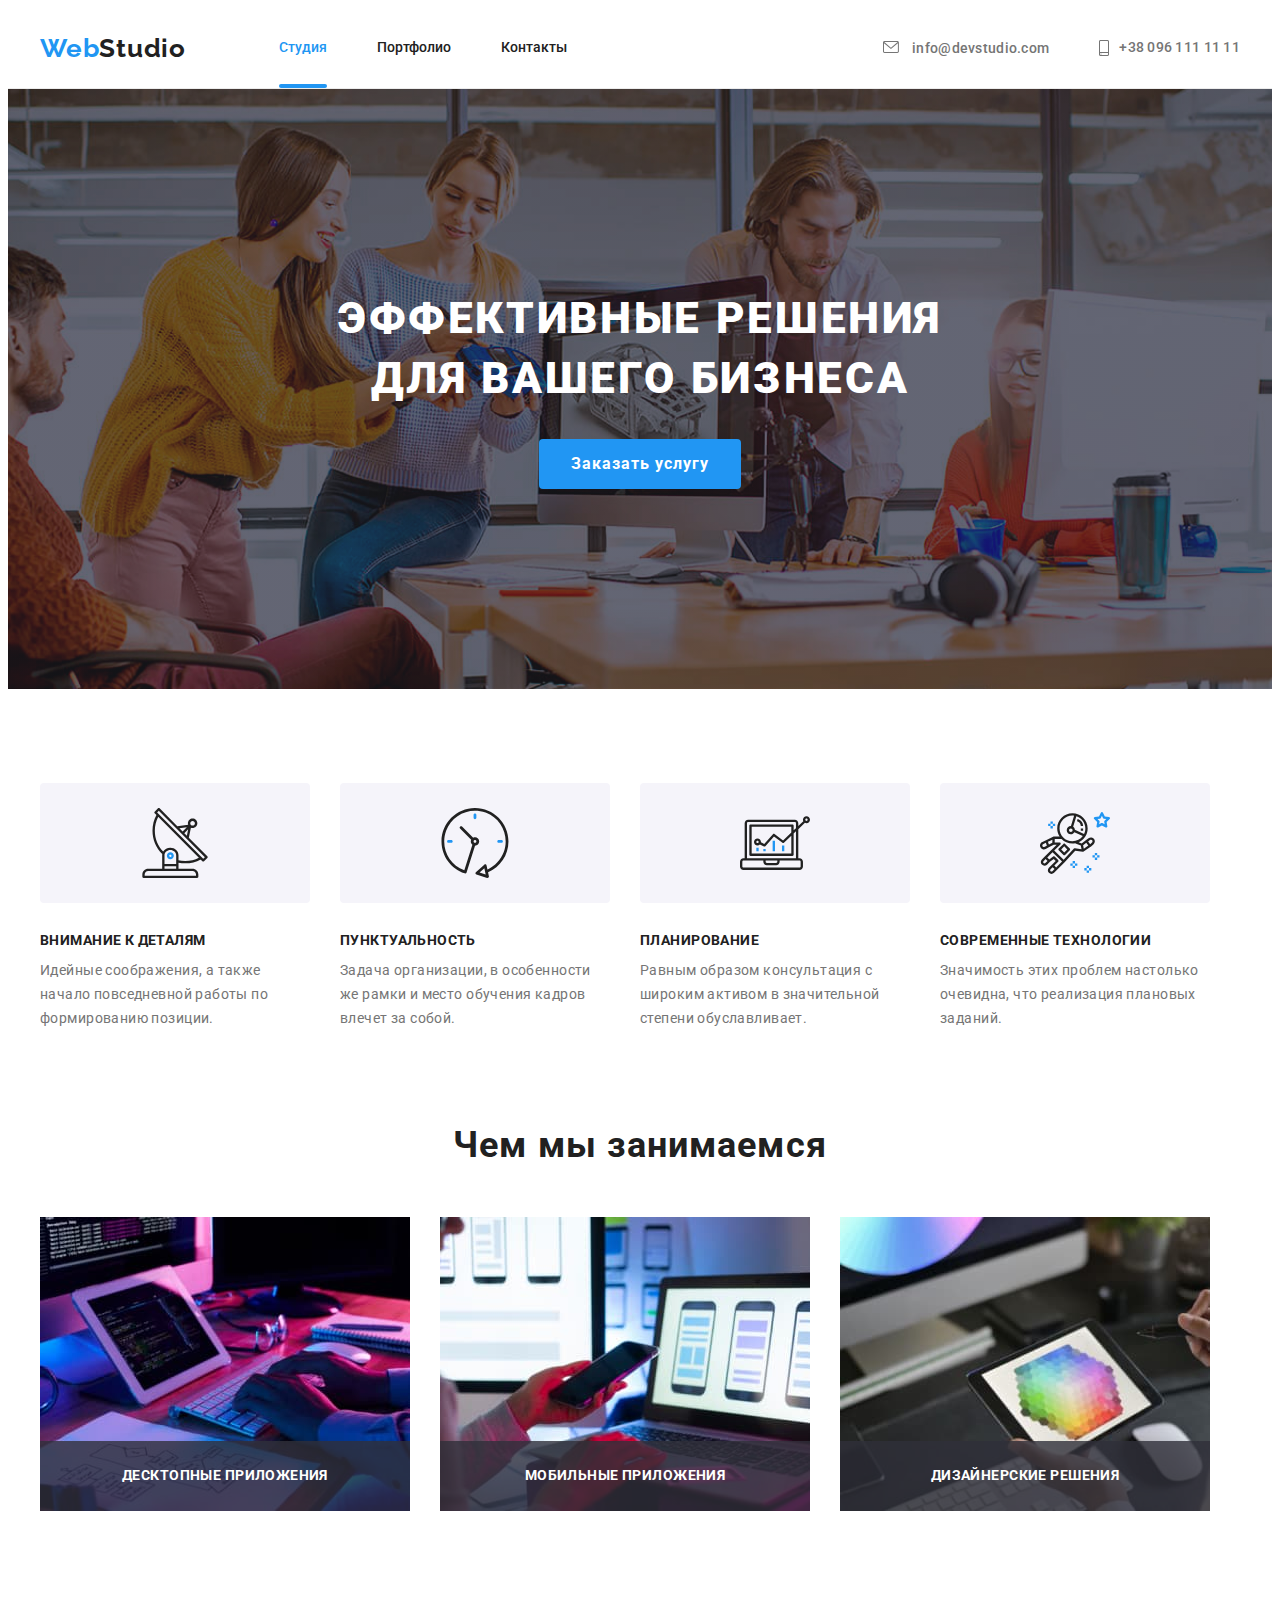
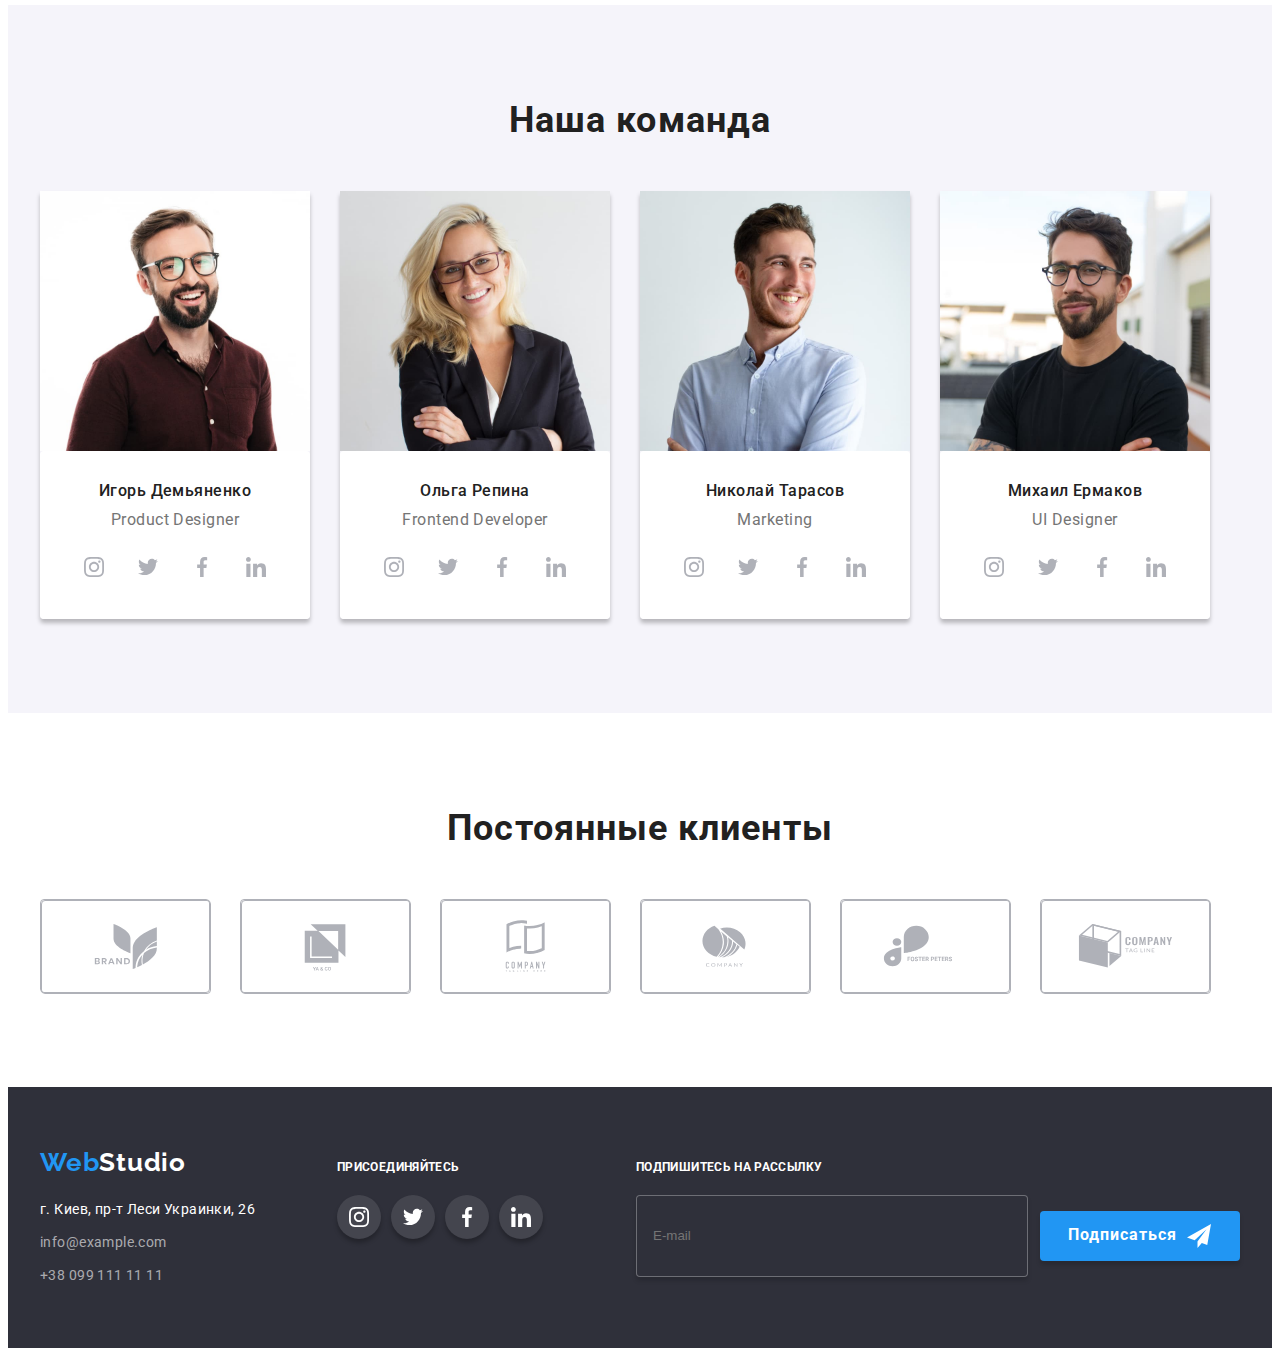
==== commit cbd60ecd: "commit" ====
--- a/index.html
+++ b/index.html
@@ -74,8 +74,8 @@
     <main>
       <section class="banner">
         <div class="container">
-          <h1 class="banner-title">Эффективные решения для вашего бизнеса</h1>
-          <button type="button" class="banner-btn" data-modal-open>
+          <h1 class="banner__title">Эффективные решения для вашего бизнеса</h1>
+          <button type="button" class="banner__btn" data-modal-open>
             Заказать услугу
           </button>
         </div>
@@ -85,51 +85,51 @@
       <section class="section">
         <div class="container">
           <h2 class="visually-hidden">Наши преимущества</h2>
-          <ul class="benefits-item">
-            <li class="benefits-list">
-              <div class="benefits-icon">
+          <ul class="benefits-list">
+            <li class="benefits-list__item">
+              <div class="benefits-list__icon">
                 <svg width="70" height="70">
                   <use href="./images/sprite.svg#icon-antenna"></use>
                 </svg>
               </div>
-              <h3 class="benefits-title">Внимание к деталям</h3>
-              <p class="benefits-text">
+              <h3 class="benefits-list__title">Внимание к деталям</h3>
+              <p class="benefits-list__text">
                 Идейные соображения, а также начало повседневной работы по
                 формированию позиции.
               </p>
             </li>
-            <li class="benefits-list">
-              <div class="benefits-icon">
+            <li class="benefits-list__item"">
+              <div class="benefits-list__icon">
                 <svg width="70" height="70">
                   <use href="./images/sprite.svg#icon-clock"></use>
                 </svg>
               </div>
-              <h3 class="benefits-title">Пунктуальность</h3>
-              <p class="benefits-text">
+              <h3 class="benefits-list__title">Пунктуальность</h3>
+              <p class="benefits-list__text">
                 Задача организации, в особенности же рамки и место обучения
                 кадров влечет за собой.
               </p>
             </li>
-            <li class="benefits-list">
-              <div class="benefits-icon">
+            <li class="benefits-list__item"">
+              <div class="benefits-list__icon">
                 <svg width="70" height="70">
                   <use href="./images/sprite.svg#icon-diagram"></use>
                 </svg>
               </div>
-              <h3 class="benefits-title">Планирование</h3>
-              <p class="benefits-text">
+              <h3 class="benefits-list__title">Планирование</h3>
+              <p class="benefits-list__text">
                 Равным образом консультация с широким активом в значительной
                 степени обуславливает.
               </p>
             </li>
-            <li class="benefits-list">
-              <div class="benefits-icon">
+            <li class="benefits-list__item"">
+              <div class="benefits-list__icon">
                 <svg width="70" height="70">
                   <use href="./images/sprite.svg#icon-astronaut"></use>
                 </svg>
               </div>
-              <h3 class="benefits-title">Современные технологии</h3>
-              <p class="benefits-text">
+              <h3 class="benefits-list__title">Современные технологии</h3>
+              <p class="benefits-list__text">
                 Значимость этих проблем настолько очевидна, что реализация
                 плановых заданий.
               </p>
@@ -137,6 +137,7 @@
           </ul>
         </div>
       </section>
+
       <section class="section biz">
         <div class="container">
           <h2 class="biz-title">Чем мы занимаемся</h2>
--- a/css/main.css
+++ b/css/main.css
@@ -55,6 +55,19 @@
   padding-bottom: 94px;
 }
 
+.visually-hidden {
+  position: absolute;
+  width: 1px;
+  height: 1px;
+  margin: -1px;
+  border: 0;
+  padding: 0;
+  white-space: nowrap;
+  clip-path: inset(100%);
+  clip: rect(0 0 0 0);
+  overflow: hidden;
+}
+
 .header {
   border-bottom: 1px solid #ececec;
 }
@@ -87,10 +100,6 @@
   color: var(--header-color);
 }
 
-.header-logo-link {
-  color: var(--accent-color);
-}
-
 .header-list-nav {
   display: flex;
   align-items: center;
@@ -107,23 +116,18 @@
 
 .header-list-nav__item {
   display: block;
-  font-weight: 600;
+  font-weight: 500;
   font-size: 14px;
   line-height: 1.14;
   padding: 32px 0px;
+  text-decoration: none;
   color: var(--header-color);
   transition: color var(--transition-duration) var(--transition-timing-function);
   position: relative;
-  /* transition-duration: var(--transition-duration);
-  transition-timing-function: var(--transition-timing-function);
-  transition-property: color; */
-}
-
-.header-list-nav__item {
-  text-decoration: none;
-}
-
-.header-list-nav__item:hover,
+}
+.header-list-nav__item:hover {
+  color: var(--accent-color);
+}
 .header-list-nav__item:focus {
   color: var(--accent-color);
 }
@@ -152,6 +156,13 @@
   text-decoration: none;
   fill: currentColor;
 }
+.header-contacts-list__linkheader-contacts-list__link_mail {
+  display: flex;
+  justify-content: center;
+  align-items: center;
+  color: var(--text-color);
+  transition: fill var(--transition-duration) var(--transition-timing-function);
+}
 
 .header-contacts-list {
   display: flex;
@@ -162,14 +173,6 @@
 
 .header-contacts-list .header-contacts-list__item + .header-contacts-list__item {
   margin-left: 50px;
-}
-
-.header-contacts-list__link.header-contacts-list__link_mail {
-  display: flex;
-  justify-content: center;
-  align-items: center;
-  color: var(--text-color);
-  transition: fill var(--transition-duration) var(--transition-timing-function);
 }
 
 .header-contacts-list__link.header-contacts-list__link_mail:hover,
@@ -191,6 +194,9 @@
   margin-right: 10px;
   fill: currentColor;
   transition: color var(--transition-duration) var(--transition-timing-function);
+}
+.header-contacts-list__icon_mail .header-contacts-list__link.header-contacts-list__link_mail:focus .header-contacts-list__icon_mail {
+  fill: var(--accent-color);
 }
 
 .header-contacts-list__link.header-contacts-list__link_tel {
@@ -235,7 +241,7 @@
   background-position: center;
 }
 
-.banner-title {
+.banner__title {
   width: 696px;
   font-weight: 900;
   font-size: 44px;
@@ -248,7 +254,7 @@
   color: var(--banner-color);
 }
 
-.banner-btn {
+.banner__btn {
   display: block;
   align-items: center;
   margin-right: auto;
@@ -269,29 +275,19 @@
   color: var(--banner-color);
 }
 
-.visually-hidden {
-  position: absolute;
-  width: 1px;
-  height: 1px;
-  margin: -1px;
-  border: 0;
-  padding: 0;
-  white-space: nowrap;
-  clip-path: inset(100%);
-  clip: rect(0 0 0 0);
-  overflow: hidden;
-}
-
-.benefits-item {
-  display: flex;
-}
-
 .benefits-list {
+  display: flex;
+}
+.benefits-list :last-child {
+  margin-right: 0px;
+}
+
+.benefits-list__item {
   width: 270px;
   margin-right: 30px;
 }
 
-.benefits-icon {
+.benefits-list__icon {
   display: flex;
   justify-content: center;
   align-items: center;
@@ -302,11 +298,7 @@
   background-color: #f5f4fa;
 }
 
-.benefits-item :last-child {
-  margin-right: 0px;
-}
-
-.benefits-title {
+.benefits-list__title {
   font-weight: 700;
   font-size: 14px;
   line-height: 1.14;
@@ -316,7 +308,7 @@
   color: var(--title-color);
 }
 
-.benefits-text {
+.benefits-list__text {
   font-size: 14px;
   line-height: 1.71;
   letter-spacing: 0.03em;
@@ -346,10 +338,8 @@
 
 .biz-img {
   width: 370px;
-  /* width: calc(100% / 3 - 30px) */
   position: relative;
 }
-
 .biz-img:not(:last-child) {
   margin-right: 30px;
 }
@@ -387,7 +377,6 @@
 .team-item {
   display: flex;
 }
-
 .team-item :last-child {
   margin-right: 0px;
 }
@@ -448,23 +437,19 @@
   transition-duration: var(--transition-duration);
   transition-timing-function: var(--transition-timing-function);
 }
-
-.team-soc-link:hover,
-.team-soc-link:focus {
+.team-soc-link:hover, .team-soc-link:focus {
   background-color: var(--accent-color);
-}
-
-.team-soc-link:hover .team-soc-icon {
-  fill: #ffffff;
-}
-
-.team-soc-link:focus .team-soc-icon {
-  fill: #ffffff;
 }
 
 .team-soc-icon {
   fill: #afb1b8;
   transition: fill var(--transition-duration) var(--transition-timing-function);
+}
+.team-soc-link:focus .team-soc-icon {
+  fill: #ffffff;
+}
+.team-soc-link:hover .team-soc-icon {
+  fill: #ffffff;
 }
 
 .clients {
@@ -487,9 +472,9 @@
   height: 92px;
   margin-right: 30px;
   border: 1px solid rgb(175, 177, 184);
-}
-
-.clients-icon-elements:last-child {
+  border-radius: 4px;
+}
+.clients-icon-elements :last-child {
   margin-right: 0px;
 }
 
@@ -504,19 +489,15 @@
   fill: #afb1b8;
   transition: border-color var(--transition-duration) var(--transition-timing-function);
 }
+.icon-link:hover, .icon-link:focus {
+  border-color: var(--accent-color);
+}
 
 .clients-icon-item {
   transition: fill var(--transition-duration) var(--transition-timing-function);
 }
-
-.icon-link:hover .clients-icon-item,
-.icon-link:focus .clients-icon-item {
+.icon-link:hover .clients-icon-item, .icon-link:focus .clients-icon-item {
   fill: var(--accent-color);
-}
-
-.icon-link:hover,
-.icon-link:focus {
-  border-color: var(--accent-color);
 }
 
 .footer {
@@ -590,9 +571,7 @@
   text-decoration: none;
   transition: color var(--transition-duration) var(--transition-timing-function);
 }
-
-.footer-mail:hover,
-.footer-mail:focus {
+.footer-mail:hover, .footer-mail:focus {
   color: var(--accent-color);
 }
 
@@ -605,9 +584,7 @@
   text-decoration: none;
   transition: color var(--transition-duration) var(--transition-timing-function);
 }
-
-.footer-tel:hover,
-.footer-tel:focus {
+.footer-tel:hover, .footer-tel:focus {
   color: var(--accent-color);
 }
 
@@ -626,7 +603,6 @@
 .footer-soc-item {
   margin-right: 10px;
 }
-
 .footer-soc-item:last-child {
   margin-right: 0px;
 }
@@ -653,9 +629,7 @@
   box-shadow: 0px 4px 4px 0px rgba(0, 0, 0, 0.25);
   transition: background-color var(--transition-duration) var(--transition-timing-function);
 }
-
-.footer-soc-link:hover,
-.footer-soc-link:focus {
+.footer-soc-link:hover, .footer-soc-link:focus {
   background-color: var(--accent-color);
 }
 
@@ -699,7 +673,6 @@
   transition-duration: var(--transition-duration);
   transition-timing-function: var(--transition-timing-function);
 }
-
 .footer-input:focus {
   box-shadow: 0px 4px 4px 0px rgba(0, 0, 0, 0.15);
 }
@@ -749,15 +722,14 @@
   margin-bottom: 50px;
   color: #212121;
 }
+.filters li:last-child {
+  margin-right: 0px;
+}
 
 .flt-btn {
   display: block;
   align-items: center;
   margin: 0px 8px 0px 0px;
-}
-
-.filters li:last-child {
-  margin-right: 0px;
 }
 
 .filters-btn {
@@ -777,19 +749,14 @@
   transition-duration: var(--transition-duration);
   transition-timing-function: var(--transition-timing-function);
 }
-
 .filters-btn:not(:last-child) {
   margin-left: 8px;
 }
-
-.filters-btn:hover,
-.filters-btn:focus {
+.filters-btn:hover, .filters-btn:focus {
   background-color: var(--accent-color);
   color: var(--footer-first-color);
 }
-
-.filters-btn:hover,
-.filters-btn:focus {
+.filters-btn:hover, .filters-btn:focus {
   box-shadow: 0px 4px 4px 0px rgba(0, 0, 0, 0.25);
 }
 
@@ -797,7 +764,6 @@
   display: flex;
   flex-wrap: wrap;
 }
-
 .image-list li:nth-child(n+7) {
   margin-bottom: 2px;
 }
@@ -806,7 +772,6 @@
   margin-right: 30px;
   margin-bottom: 30px;
 }
-
 .projects-img:nth-child(3n) {
   margin-right: 0px;
 }
@@ -815,7 +780,6 @@
   display: flex;
   flex-wrap: wrap;
 }
-
 .image-list li:nth-child(n+7) {
   margin-bottom: 2px;
 }
@@ -823,15 +787,6 @@
 .projects-top-wrap {
   position: relative;
   overflow: hidden;
-}
-
-.projects-img {
-  margin-right: 30px;
-  margin-bottom: 30px;
-}
-
-.projects-img:nth-child(3n) {
-  margin-right: 0px;
 }
 
 .projects-top-text {
@@ -843,7 +798,9 @@
   color: #ffffff;
   background-color: rgba(33, 150, 243, 0.9);
   transform: translateY(100%);
-  transition: background-color var(--transition-duration) var(--transition-timing-function);
+  transition-property: background-color;
+  transition-duration: var(--transition-duration);
+  transition-timing-function: var(--transition-timing-function);
 }
 
 .projects-text {
@@ -876,18 +833,20 @@
   transition-duration: var(--transition-duration);
   transition-timing-function: var(--transition-timing-function);
 }
-
+.projects-link:hover, .projects-link:focus {
+  box-shadow: 0px 1px 1px 0px rgba(0, 0, 0, 0.12), 0px 4px 4px 0px rgba(0, 0, 0, 0.06), 1px 4px 6px 0px rgba(0, 0, 0, 0.16);
+}
 .projects-link:hover .projects-top-text {
-  transform: translateY(0%);
-}
-
+  transform: translateY(0);
+}
 .projects-link:focus .projects-top-text {
   transform: translateY(0%);
 }
-
-.projects-link:hover,
-.projects-link:focus {
-  box-shadow: 0px 1px 1px 0px rgba(0, 0, 0, 0.12), 0px 4px 4px 0px rgba(0, 0, 0, 0.06), 1px 4px 6px 0px rgba(0, 0, 0, 0.16);
+.projects-link:hover {
+  transition-duration: var(--transition-duration);
+}
+.projects-link:hover {
+  transition-timing-function: var(--transition-timing-function);
 }
 
 .backdrop {
